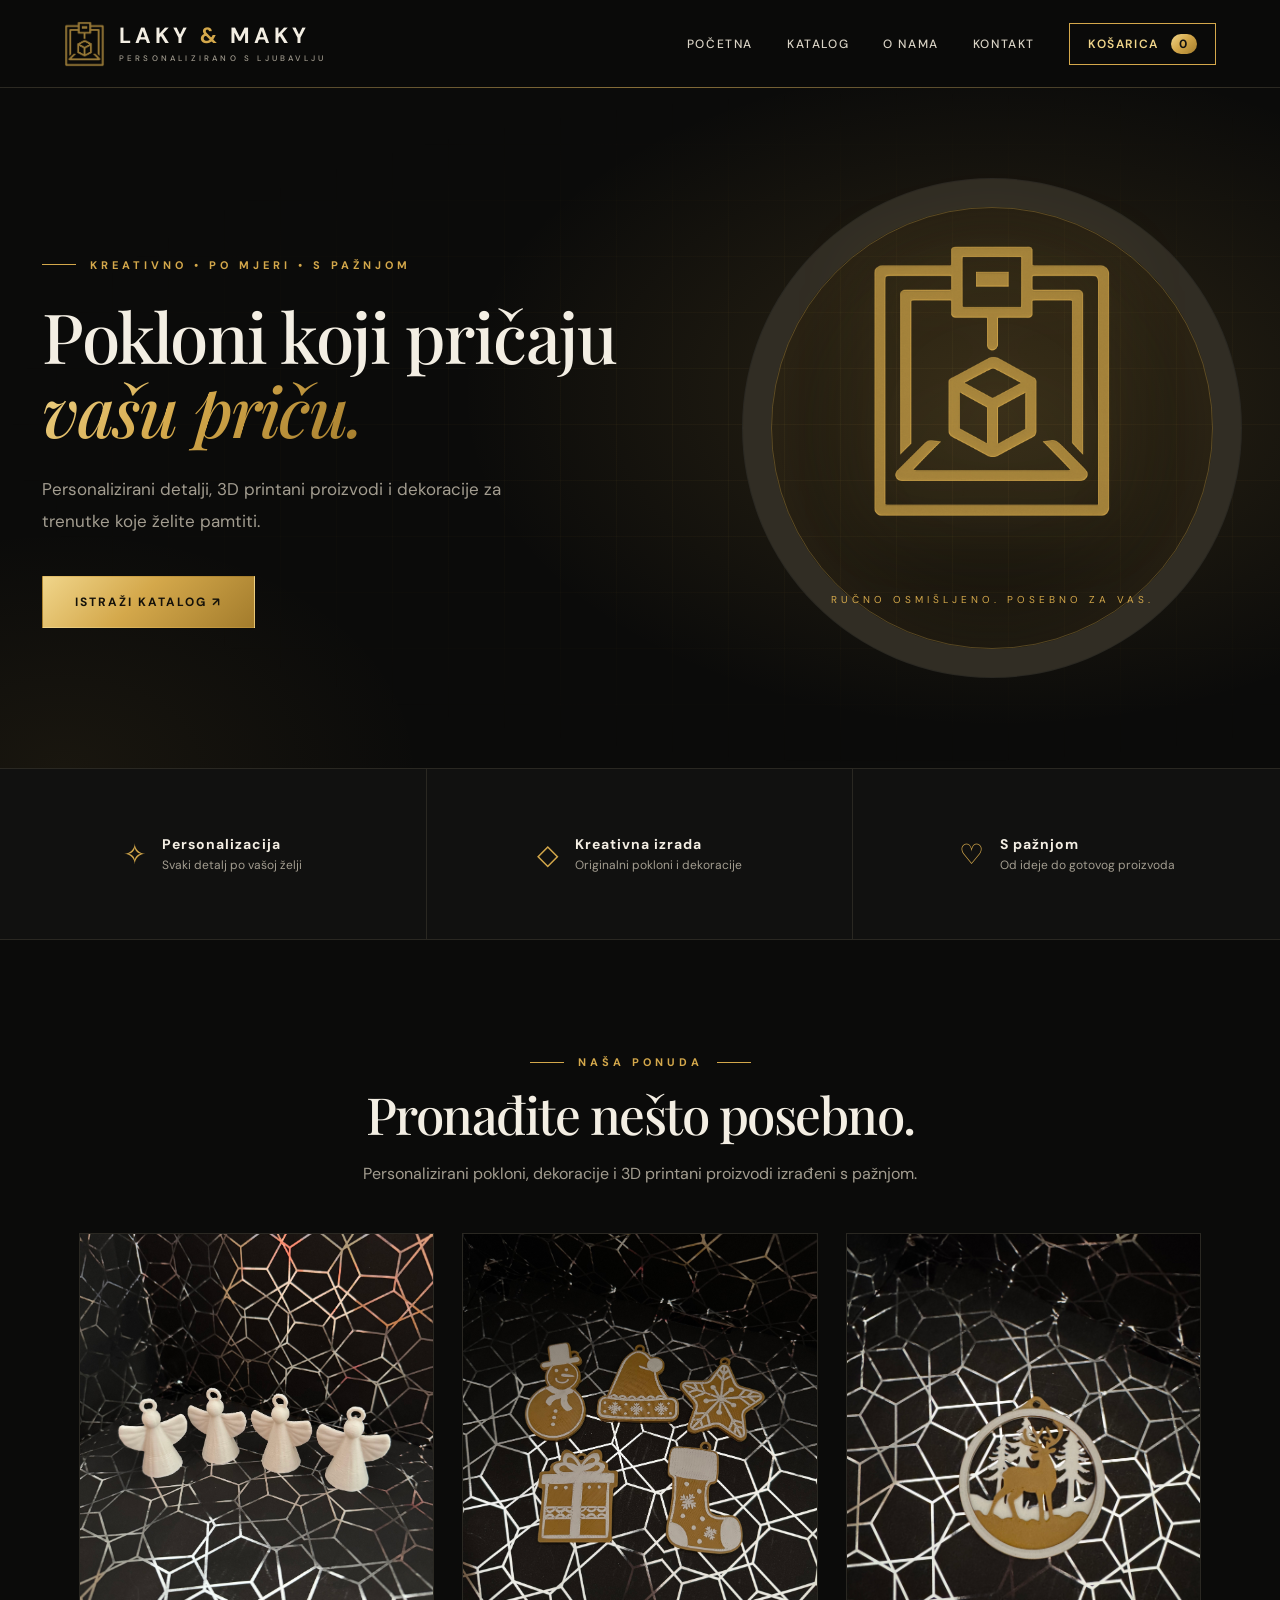
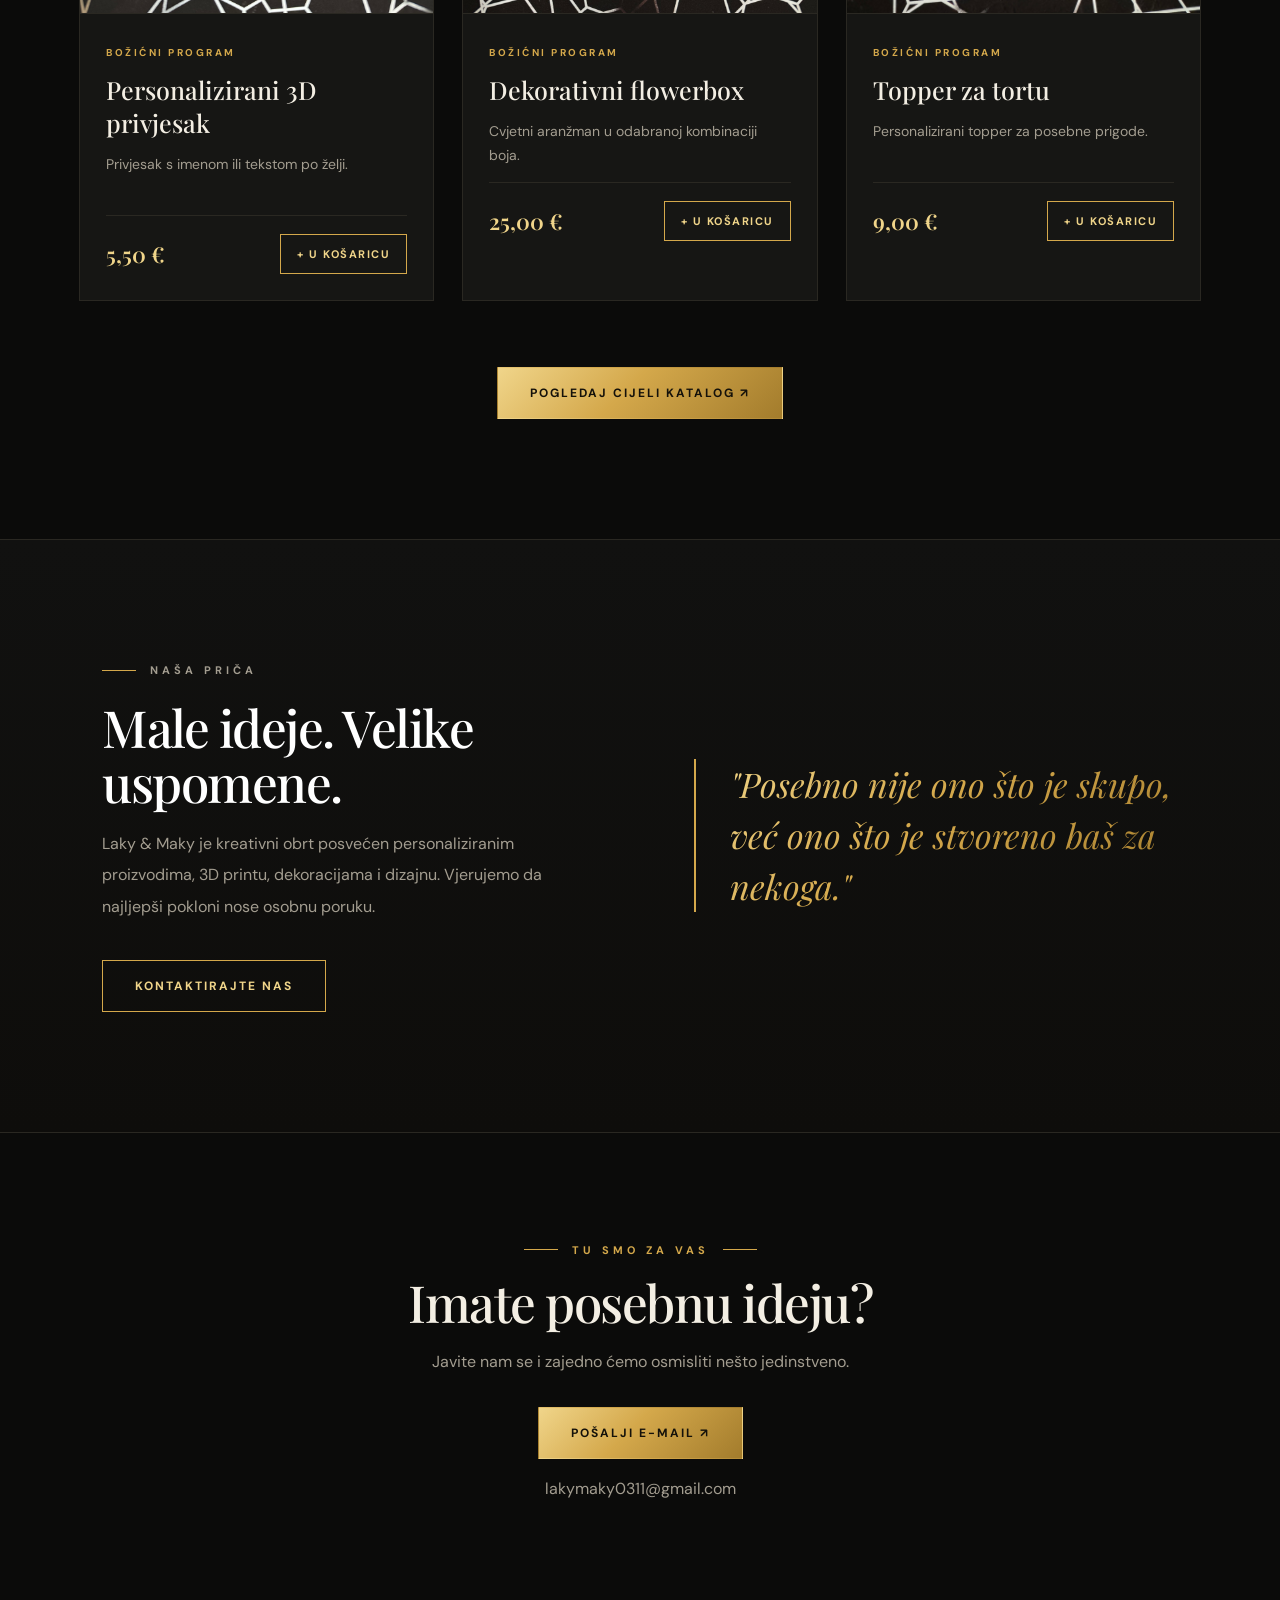
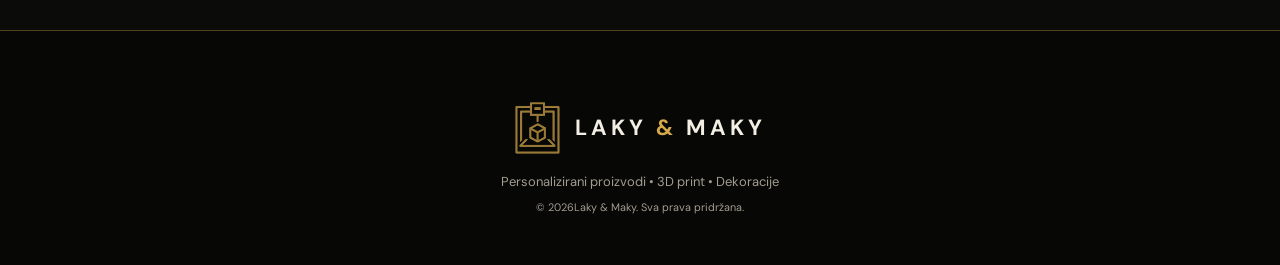
==== index.html @ e5dae1be "Update index.html" ====
<!doctype html>
<html lang="hr">
<head>
    <meta charset="utf-8">
    <meta name="viewport" content="width=device-width, initial-scale=1">
    <meta name="description" content="Laky & Maky – personalizirani pokloni, 3D print, dekoracije i kreativne usluge.">
    <title>Laky & Maky | Personalizirano s ljubavlju</title>
    <meta name="theme-color" content="#0b0b0a">
    <link rel="icon" type="image/png" href="images/logo-mark.png">
    <link rel="stylesheet" href="style.css">
</head>
<body>
    <header class="header">
        <a href="index.html" class="logo" aria-label="Laky & Maky – početna">
            <img src="images/logo-mark.png" alt="">
            <div><b>LAKY <span>&</span> MAKY</b><small>PERSONALIZIRANO S LJUBAVLJU</small></div>
        </a>
        <button id="menuBtn" class="menu" aria-label="Otvori izbornik">☰</button>
        <nav id="nav">
            <a href="index.html">Početna</a>
            <a href="katalog.html">Katalog</a>
            <a href="index.html#about">O nama</a>
            <a href="index.html#contact">Kontakt</a>
            <button id="cartBtn" class="cart-btn">Košarica <span id="cartCount">0</span></button>
        </nav>
    </header>

    <main>
        <section id="home" class="hero">
            <div class="hero-inner">
                <p class="eyebrow">KREATIVNO • PO MJERI • S PAŽNJOM</p>
                <h1>Pokloni koji pričaju <em>vašu priču.</em></h1>
                <p>Personalizirani detalji, 3D printani proizvodi i dekoracije za trenutke koje želite pamtiti.</p>
                <a class="btn gold" href="katalog.html">Istraži katalog ↗</a>
            </div>
            <div class="hero-art">
                <img src="images/logo-mark.png" alt="Laky & Maky logo – 3D printer">
                <p>RUČNO OSMIŠLJENO. POSEBNO ZA VAS.</p>
            </div>
        </section>

        <section class="features">
            <div>✧ <p class="ft"><strong>Personalizacija</strong><span>Svaki detalj po vašoj želji</span></p></div>
            <div>◇ <p class="ft"><strong>Kreativna izrada</strong><span>Originalni pokloni i dekoracije</span></p></div>
            <div>♡ <p class="ft"><strong>S pažnjom</strong><span>Od ideje do gotovog proizvoda</span></p></div>
        </section>

        <section class="section catalog-preview">
            <div class="section-heading">
                <p class="eyebrow">NAŠA PONUDA</p>
                <h2>Pronađite nešto posebno.</h2>
                <p>Personalizirani pokloni, dekoracije i 3D printani proizvodi izrađeni s pažnjom.</p>
            </div>
            <div id="featuredProducts" class="products" aria-label="Izdvojeni proizvodi"></div>
            <div class="featured-more"><a class="btn gold" href="katalog.html">Pogledaj cijeli katalog ↗</a></div>
        </section>

        <section id="about" class="about">
            <div>
                <p class="eyebrow">NAŠA PRIČA</p>
                <h2>Male ideje. Velike uspomene.</h2>
                <p>Laky & Maky je kreativni obrt posvećen personaliziranim proizvodima, 3D printu, dekoracijama i dizajnu. Vjerujemo da najljepši pokloni nose osobnu poruku.</p>
                <a href="#contact" class="btn outline">Kontaktirajte nas</a>
            </div>
            <div class="about-quote">"Posebno nije ono što je skupo, već ono što je stvoreno baš za nekoga."</div>
        </section>

        <section id="contact" class="section contact">
            <p class="eyebrow">TU SMO ZA VAS</p>
            <h2>Imate posebnu ideju?</h2>
            <p>Javite nam se i zajedno ćemo osmisliti nešto jedinstveno.</p>
            <a class="btn gold" href="mailto:lakymaky0311@gmail.com">Pošalji e-mail ↗</a>
            <p class="muted">lakymaky0311@gmail.com</p>
        </section>
    </main>

    <footer>
        <div class="logo"><img src="images/logo-mark.png" alt=""><div><b>LAKY <span>&</span> MAKY</b></div></div>
        <p>Personalizirani proizvodi • 3D print • Dekoracije</p>
        <small>© <span id="year"></span>Laky & Maky. Sva prava pridržana.</small>
    </footer>

    <div id="overlay" class="overlay hidden"></div>
    <aside id="drawer" class="drawer hidden" aria-label="Košarica">
        <div class="drawer-head"><h2>Vaša košarica</h2><button id="closeCart" aria-label="Zatvori">✕</button></div>
        <div id="cartItems"></div>
        <div class="total">Ukupno: <strong id="total">0,00 €</strong></div>

        <form id="orderForm">
            <h3>Podaci za narudžbu</h3>
            <label>Način preuzimanja
                <select name="delivery" id="delivery">
                    <option>Dogovor</option>
                    <option>Slanje dostavom</option>
                    <option>Osobno preuzimanje</option>
                </select>
            </label>
            <div class="row2">
                <label>Ime *<input name="firstName" required maxlength="50" autocomplete="given-name"></label>
                <label>Prezime *<input name="lastName" required maxlength="50" autocomplete="family-name"></label>
            </div>
            <label>E-mail *<input name="email" type="email" required maxlength="100" autocomplete="email"></label>
            <label><span id="phoneLabel">Telefon</span>
                <input name="phone" id="phone" type="tel" maxlength="20" pattern="[0-9+ ()/\-]{6,20}" title="Unesite ispravan broj mobitela, npr. 091 234 5678" autocomplete="tel">
            </label>
            <fieldset id="shipFields" class="ship hidden" disabled>
                <legend>Adresa za dostavu</legend>
                <div class="row2 street">
                    <label>Ulica *<input name="street" required maxlength="100" autocomplete="address-line1"></label>
                    <label>Kućni broj *<input name="houseNumber" required maxlength="10"></label>
                </div>
                <div class="row2 city">
                    <label>Poštanski broj *<input name="postalCode" required inputmode="numeric" pattern="[0-9]{5}" maxlength="5" title="Poštanski broj ima 5 znamenki" autocomplete="postal-code"></label>
                    <label>Grad *<input name="city" required maxlength="60" autocomplete="address-level2"></label>
                </div>
            </fieldset>
            <label>Napomene i personalizacija
                <textarea name="note" rows="3" placeholder="Ime, boje, željeni tekst, posebne upute..."></textarea>
            </label>
            <label class="consent"><input type="checkbox" required>Pristajem na obradu podataka radi odgovora na upit za narudžbu. *</label>
            <button class="btn gold full" type="submit">Pošalji upit za narudžbu</button>
            <p id="formStatus" role="status"></p>
            <small>Upit nije obvezujuća kupnja. Cijenu i rok izrade potvrđujemo naknadno.</small>
        </form>
    </aside>

    <!-- Prozor za odabir boje proizvoda -->
    <div id="colorModal" class="color-modal hidden">
        <div class="color-modal-content" role="dialog" aria-modal="true" aria-labelledby="colorModalTitle">
            <button type="button" id="closeColorModal" class="color-modal-close" aria-label="Zatvori">×</button>
            <p class="eyebrow">PERSONALIZACIJA</p>
            <h2 id="colorModalTitle">Odaberite boju</h2>
            <p id="colorProductName" class="color-product-name"></p>
            <div id="colorOptions" class="color-options" role="group" aria-label="Dostupne boje"></div>
            <p id="selectedColorLabel" class="selected-color-label">Odabrana boja: <strong>Nije odabrana</strong></p>
            <p>Boje uživo mogu se razlikovati od ovdje prikazanih boja!</p>
            <p id="colorError" class="color-error" role="alert"></p>
            <button type="button" id="confirmColor" class="btn gold full">Dodaj u košaricu</button>
        </div>
    </div>

    <script src="config.js"></script>
    <script src="app.js"></script>
</body>
</html>
---- style.css ----
@import url('https://fonts.googleapis.com/css2?family=DM+Sans:wght@400;500;600;700&family=Playfair+Display:ital,wght@0,500;0,600;0,700;1,500&display=swap');
:root{
  --bg:#0b0b0a;--bg2:#111110;--panel:#161614;--panel2:#1c1b18;
  --line:#2a2822;--line-gold:rgba(212,168,75,.35);
  --gold:#d4a84b;--gold-light:#f0d58a;--gold-dark:#a37c2c;
  --gold-grad:linear-gradient(135deg,#f0d58a 0%,#d4a84b 45%,#a37c2c 100%);
  --text:#f3eee3;--muted:#a39d90;
}
*{box-sizing:border-box}
html{scroll-behavior:smooth}
body{margin:0;color:var(--text);font-family:'DM Sans',sans-serif;background:var(--bg);-webkit-font-smoothing:antialiased}
button,input,textarea,select{font:inherit}
button{cursor:pointer}
a{color:inherit;text-decoration:none}
::selection{background:var(--gold);color:#111}
:focus-visible{outline:2px solid var(--gold-light);outline-offset:3px}
.header{height:88px;display:flex;align-items:center;justify-content:space-between;padding:0 max(5%,calc((100vw - 1250px)/2));background:rgba(11,11,10,.88);backdrop-filter:blur(14px);-webkit-backdrop-filter:blur(14px);position:sticky;top:0;z-index:5;border-bottom:1px solid var(--line)}
.header::after{content:"";position:absolute;left:0;right:0;bottom:-1px;height:1px;background:linear-gradient(90deg,transparent,var(--gold),transparent);opacity:.55}
.logo{display:flex;align-items:center;gap:14px;font-size:22px;letter-spacing:4px;font-weight:700;white-space:nowrap;line-height:1}
.logo img{height:46px;width:auto;display:block}
.logo b{display:block;font-weight:700}
.logo span{color:var(--gold)}
.logo small{display:block;font-size:8px;letter-spacing:3.2px;margin-top:7px;font-weight:500;color:var(--muted)}
.header nav{display:flex;align-items:center;gap:34px;font-size:12px;letter-spacing:1.6px;text-transform:uppercase;font-weight:500}
.header nav a{position:relative;padding:6px 0;color:#d9d3c5;transition:color .25s}
.header nav a::after{content:"";position:absolute;left:0;bottom:0;height:1px;width:0;background:var(--gold);transition:width .3s}
.header nav a:hover{color:var(--gold-light)}
.header nav a:hover::after,.header nav a[aria-current="page"]::after{width:100%}
.header nav a[aria-current="page"]{color:var(--gold)}
.cart-btn{background:transparent;color:var(--gold-light);border:1px solid var(--gold);padding:12px 18px;text-transform:uppercase;letter-spacing:1.6px;font-size:12px;font-weight:600;transition:.25s}
.cart-btn:hover{background:var(--gold);color:#111}
.cart-btn span{background:var(--gold-grad);color:#111;border-radius:20px;padding:2px 8px;margin-left:8px;font-weight:700}
.menu{display:none;border:1px solid var(--line-gold);background:transparent;font-size:22px;color:var(--gold);width:44px;height:44px}
.hero{position:relative;min-height:680px;display:grid;grid-template-columns:1.1fr .9fr;overflow:hidden;background:radial-gradient(ellipse 60% 70% at 78% 45%,rgba(212,168,75,.16),transparent 70%),radial-gradient(ellipse 40% 50% at 5% 100%,rgba(212,168,75,.07),transparent 70%),var(--bg)}
.hero::before{content:"";position:absolute;inset:0;background-image:linear-gradient(rgba(212,168,75,.05) 1px,transparent 1px),linear-gradient(90deg,rgba(212,168,75,.05) 1px,transparent 1px);background-size:56px 56px;-webkit-mask-image:radial-gradient(ellipse at 70% 50%,#000 10%,transparent 72%);mask-image:radial-gradient(ellipse at 70% 50%,#000 10%,transparent 72%);pointer-events:none}
.hero-inner{position:relative;padding:150px 6% 120px max(6%,calc((100vw - 1250px)/2));max-width:820px;align-self:center}
.eyebrow{font-size:11px;letter-spacing:4px;color:var(--gold);font-weight:700;display:flex;align-items:center;gap:14px;margin:0}
.eyebrow::before{content:"";width:34px;height:1px;background:var(--gold)}
.section-heading .eyebrow,.contact .eyebrow,.catalog-banner .eyebrow{justify-content:center}
.section-heading .eyebrow::after,.contact .eyebrow::after,.catalog-banner .eyebrow::after{content:"";width:34px;height:1px;background:var(--gold)}
.hero h1,.section h2,.about h2{font:500 clamp(42px,5.4vw,78px)/1.08 'Playfair Display',serif;letter-spacing:-1.5px;margin:26px 0}
.hero h1 em{font-style:italic;background:var(--gold-grad);-webkit-background-clip:text;background-clip:text;color:transparent;-webkit-text-fill-color:transparent}
.hero-inner>p:not(.eyebrow){color:var(--muted);line-height:1.9;max-width:480px;font-size:17px}
.btn{display:inline-block;padding:17px 32px;border:1px solid var(--gold);font-size:12px;letter-spacing:2px;text-transform:uppercase;font-weight:700;margin-top:22px;text-align:center;transition:.3s}
.gold{background:var(--gold-grad);color:#14110a;border-color:transparent}
.gold:hover{box-shadow:0 8px 34px rgba(212,168,75,.35);transform:translateY(-2px)}
.outline{color:var(--gold-light);background:transparent}
.outline:hover{background:var(--gold);color:#111}
.hero-art{position:relative;display:flex;align-items:center;justify-content:center;flex-direction:column;min-height:420px}
.hero-art::before{content:"";position:absolute;width:min(440px,80%);aspect-ratio:1;border-radius:50%;border:1px solid var(--line-gold);box-shadow:0 0 0 28px rgba(212,168,75,.04),0 0 0 29px var(--line),0 0 120px rgba(212,168,75,.12) inset}
.hero-art img{position:relative;width:min(250px,48%);height:auto;filter:drop-shadow(0 0 36px rgba(212,168,75,.35));animation:float 6s ease-in-out infinite}
.hero-art p{position:relative;font-size:10px;letter-spacing:4px;color:var(--gold);margin-top:70px}
@keyframes float{50%{transform:translateY(-12px)}}
@media(prefers-reduced-motion:reduce){.hero-art img{animation:none}html{scroll-behavior:auto}}
.features{display:grid;grid-template-columns:repeat(3,1fr);border-top:1px solid var(--line);border-bottom:1px solid var(--line);background:var(--bg2)}
.features div{display:flex;gap:16px;align-items:center;justify-content:center;padding:38px 20px;color:var(--gold);font-size:28px;border-right:1px solid var(--line);flex-wrap:wrap;text-align:left}
.features div:last-child{border-right:0}
.features strong{display:block;color:var(--text);font-size:14px;letter-spacing:1px;margin-bottom:4px}
.features span{display:block;color:var(--muted);font-size:12px}
.features .ft{display:block}
.section{max-width:1250px;margin:auto;padding:110px 5%}
.section-heading{text-align:center}
.section h2,.about h2{font-size:clamp(34px,4vw,52px);margin:18px 0}
.section-heading>p:last-child,.contact>p:not(.eyebrow){color:var(--muted);line-height:1.8}
.filters{display:flex;justify-content:space-between;gap:15px;margin:50px 0 30px}
.filters input,.filters select{padding:15px 18px;border:1px solid var(--line);background:var(--panel);color:var(--text);min-width:220px;border-radius:0}
.filters input::placeholder{color:#777064}
.filters input:focus,.filters select:focus{border-color:var(--gold);outline:0}
.filters input{width:340px}
.products{display:grid;grid-template-columns:repeat(3,1fr);gap:28px}
.product{border:1px solid var(--line);background:var(--panel);transition:transform .35s,border-color .35s,box-shadow .35s;position:relative}
.product:hover{transform:translateY(-6px);border-color:var(--gold);box-shadow:0 22px 50px rgba(0,0,0,.55),0 0 0 1px rgba(212,168,75,.15)}
.product-image{height:380px;background:radial-gradient(circle at 50% 40%,#26231b,#121210);display:flex;align-items:center;justify-content:center;overflow:hidden;border-bottom:1px solid var(--line)}
.product-image img{width:100%;height:100%;object-fit:cover;transition:transform .6s}
.product:hover .product-image img{transform:scale(1.05)}
.placeholder{font:italic 24px 'Playfair Display',serif;color:var(--gold-dark);text-align:center;padding:20px;line-height:1.6}
.placeholder img{display:block;margin:0 auto 14px;width:64px;height:auto;opacity:.55}
.product-info{padding:26px}
.product-info small{color:var(--gold);letter-spacing:2.5px;text-transform:uppercase;font-size:10px;font-weight:700}
.product-info h3{font:500 25px 'Playfair Display',serif;margin:12px 0}
.product-info p{color:var(--muted);font-size:14px;line-height:1.7;min-height:48px}
.product-bottom{display:flex;justify-content:space-between;align-items:center;gap:10px;padding-top:18px;border-top:1px solid var(--line)}
.product-bottom strong{font:600 22px 'Playfair Display',serif;color:var(--gold-light)}
.product-bottom button{border:1px solid var(--gold);background:transparent;color:var(--gold-light);padding:12px 16px;font-size:11px;letter-spacing:1.5px;text-transform:uppercase;font-weight:700;transition:.25s}
.product-bottom button:hover{background:var(--gold);color:#111}
.about{position:relative;background:linear-gradient(180deg,var(--bg2),#0e0d0b);color:#fff;padding:120px max(8%,calc((100vw - 1200px)/2));display:grid;grid-template-columns:1fr 1fr;gap:10%;border-top:1px solid var(--line);border-bottom:1px solid var(--line)}
.about p{color:var(--muted);line-height:1.95}
.about-quote{font:italic 34px/1.5 'Playfair Display',serif;background:var(--gold-grad);-webkit-background-clip:text;background-clip:text;color:transparent;-webkit-text-fill-color:transparent;align-self:center;padding-left:34px;border-left:2px solid var(--gold)}
.contact{text-align:center}
.contact .btn{margin-top:14px}
.muted{color:var(--muted)}
footer{background:#070706;text-align:center;padding:70px 20px 50px;color:var(--muted);font-size:13px;border-top:1px solid var(--line-gold)}
footer .logo{justify-content:center;color:var(--text);margin-bottom:18px}
footer .logo img{height:54px}
footer p{margin:8px 0}
footer .legal{font-size:10px;color:#6c675c;margin-top:18px}
.overlay{position:fixed;inset:0;background:rgba(0,0,0,.72);backdrop-filter:blur(3px);z-index:9}
.drawer{position:fixed;right:0;top:0;bottom:0;width:min(480px,100%);background:var(--bg2);color:var(--text);z-index:10;overflow:auto;padding:28px;border-left:1px solid var(--gold);box-shadow:-18px 0 50px rgba(0,0,0,.6)}
.hidden{display:none!important}
.drawer-head{display:flex;justify-content:space-between;align-items:center;padding-bottom:14px;border-bottom:1px solid var(--line)}
.drawer-head h2{font:500 32px 'Playfair Display',serif;margin:0;color:var(--gold-light)}
.drawer-head button{background:none;border:1px solid var(--line);color:var(--text);font-size:18px;width:40px;height:40px}
.drawer-head button:hover{border-color:var(--gold);color:var(--gold)}
.cart-item{border-bottom:1px solid var(--line);padding:16px 0;display:flex;justify-content:space-between;align-items:center;gap:10px}
.cart-item button{border:1px solid var(--line-gold);background:var(--panel2);color:var(--gold-light);width:32px;height:32px;padding:0}
.cart-item button:hover{background:var(--gold);color:#111}
.cart-item-info{min-width:0;line-height:1.7}
.cart-color{color:var(--gold-light);font-size:13px}
.cart-item-subtotal{color:var(--gold-light)}
.cart-quantity{display:flex;align-items:center;gap:5px;flex-shrink:0}
.cart-quantity span{min-width:18px;text-align:center;font-size:13px}
.cart-item button.remove-item{color:#d88978;border-color:rgba(216,137,120,.4);font-size:19px;margin-left:3px}
.total{display:flex;justify-content:space-between;padding:22px 0;font-size:19px}
.total strong{color:var(--gold-light);font:600 26px 'Playfair Display',serif}
#orderForm{display:grid;gap:14px}
#orderForm h3{font:500 22px 'Playfair Display',serif;color:var(--gold-light);margin:6px 0 0}
#orderForm label{display:grid;gap:7px;font-size:12px;font-weight:600;letter-spacing:.4px;color:#d9d3c5}
#orderForm input:not([type=checkbox]),#orderForm select,#orderForm textarea{width:100%;border:1px solid var(--line);padding:13px;background:var(--panel);color:var(--text);border-radius:0}
#orderForm input:focus,#orderForm select:focus,#orderForm textarea:focus{border-color:var(--gold);outline:0}
#orderForm .consent{display:flex;align-items:start;gap:8px;font-weight:400;line-height:1.5;color:var(--muted)}
#orderForm input[type=checkbox]{accent-color:var(--gold);margin-top:3px}
#orderForm small{color:var(--muted);line-height:1.5}
#formStatus{color:var(--gold-light);margin:0}
.row2{display:grid;grid-template-columns:1fr 1fr;gap:12px}
.row2.street{grid-template-columns:2fr 1fr}
.row2.city{grid-template-columns:1fr 2fr}
.ship{border:1px solid var(--line-gold);padding:16px;margin:0;display:grid;gap:14px;background:rgba(212,168,75,.04)}
.ship legend{padding:0 8px;color:var(--gold);font-size:11px;letter-spacing:2px;text-transform:uppercase;font-weight:700}
#orderForm input:invalid:not(:placeholder-shown):not(:focus){border-color:#c0604f}
.full{width:100%;margin:0}
.drawer .btn.gold{margin-top:6px}
.catalog-banner{text-align:center;padding:95px 20px 80px;border-bottom:1px solid var(--line);background:radial-gradient(ellipse 50% 90% at 50% 0,rgba(212,168,75,.14),transparent 70%),var(--bg)}
.catalog-banner h1{font:500 clamp(40px,5.4vw,68px)/1.15 'Playfair Display',serif;margin:20px 0;background:linear-gradient(180deg,#fff,#e8d29a);-webkit-background-clip:text;background-clip:text;color:transparent;-webkit-text-fill-color:transparent}
.catalog-banner>p:last-child{color:var(--muted)}
.catalog-preview{padding-top:115px;padding-bottom:120px}
.catalog-preview .products{margin-top:44px}
.featured-more{text-align:center;margin-top:44px}
.catalog-preview .section-heading{max-width:720px;margin:0 auto}

/* PROZOR ZA ODABIR BOJE */
.color-modal{position:fixed;inset:0;z-index:30;display:flex;align-items:center;justify-content:center;padding:18px;background:rgba(0,0,0,.78);backdrop-filter:blur(5px);overflow-y:auto}
.color-modal-content{position:relative;width:min(100%,520px);max-height:calc(100vh - 36px);overflow-y:auto;padding:30px;background:var(--bg2);border:1px solid var(--gold);box-shadow:0 20px 70px rgba(0,0,0,.7)}
.color-modal-content .eyebrow{margin-bottom:15px}
.color-modal-content h2{font:500 clamp(28px,5vw,38px)/1.2 'Playfair Display',serif;color:var(--gold-light);margin:0 35px 12px 0}
.color-product-name{color:var(--muted);margin:0 0 22px;line-height:1.6}
.color-modal-close{position:absolute;right:16px;top:14px;width:38px;height:38px;border:1px solid var(--line);background:transparent;color:var(--text);font-size:25px}
.color-modal-close:hover{border-color:var(--gold);color:var(--gold)}
.color-options{display:grid;grid-template-columns:repeat(4,minmax(0,1fr));gap:12px}
.color-option{display:flex;flex-direction:column;align-items:center;gap:8px;padding:10px 4px;border:1px solid transparent;background:transparent;color:var(--text);min-width:0}
.color-option:hover{background:rgba(212,168,75,.07);border-color:var(--line-gold)}
.color-option.selected{border-color:var(--gold);background:rgba(212,168,75,.09)}
.color-swatch{position:relative;display:block;width:38px;height:38px;border-radius:50%;background:var(--swatch-color);border:1px solid rgba(255,255,255,.3);box-shadow:inset 0 0 0 1px rgba(0,0,0,.12)}
.color-option.selected .color-swatch::after{content:"✓";position:absolute;inset:0;display:flex;align-items:center;justify-content:center;color:#fff;font-size:19px;font-weight:700;text-shadow:0 1px 4px #000,0 0 3px #000}
.color-option.selected .color-swatch[style*="#ffffff"]::after,.color-option.selected .color-swatch[style*="#fdd835"]::after,.color-option.selected .color-swatch[style*="#81d4fa"]::after,.color-option.selected .color-swatch[style*="#a5d66a"]::after,.color-option.selected .color-swatch[style*="#9e9e9e"]::after,.color-option.selected .color-swatch[style*="#f48fb1"]::after{color:#111;text-shadow:none}
.color-option-name{font-size:11px;line-height:1.3;text-align:center;overflow-wrap:anywhere}
.selected-color-label{margin:18px 0 10px;color:var(--muted);font-size:13px}
.selected-color-label strong{color:var(--gold-light)}
.color-error{color:#ff9a8c;font-size:13px;min-height:0;margin:0 0 8px}
.color-error:empty{display:none}
.color-modal-content .btn{margin-top:12px}
@media(max-width:850px){
  .header{padding:0 5%;height:76px}
  .logo img{height:38px}.logo{font-size:18px;letter-spacing:3px;gap:10px}
  .menu{display:block}
  .header nav{display:none;position:absolute;top:76px;left:0;right:0;background:rgba(11,11,10,.98);padding:26px 5%;flex-direction:column;align-items:stretch;gap:20px;border-bottom:1px solid var(--line-gold)}
  .header nav.open{display:flex}
  .hero{grid-template-columns:1fr;min-height:0}
  .hero-inner{padding:70px 7% 30px}
  .hero-art{min-height:360px;padding-bottom:40px}
  .features{grid-template-columns:1fr}
  .features div{border-right:0;border-bottom:1px solid var(--line);justify-content:flex-start;padding:26px 7%}
  .features div:last-child{border-bottom:0}
  .products{grid-template-columns:repeat(2,1fr)}
  .about{grid-template-columns:1fr;gap:34px;padding:80px 7%}
  .section{padding:80px 5%}
}
@media(max-width:540px){
  .products{grid-template-columns:1fr}
  .filters{flex-direction:column}
  .filters input,.filters select{width:100%}
  .row2,.row2.street,.row2.city{grid-template-columns:1fr}
  .section{padding:65px 6%}
  .logo small{display:none}
  .hero h1{font-size:44px}
  .product-image{height:290px}
  .about-quote{font-size:26px;padding-left:20px}
  .drawer{padding:20px}
  .color-modal-content{padding:24px 18px}
  .color-options{grid-template-columns:repeat(4,minmax(0,1fr));gap:5px}
  .color-option{padding:9px 2px}
  .color-swatch{width:34px;height:34px}
  .color-option-name{font-size:10px}
}
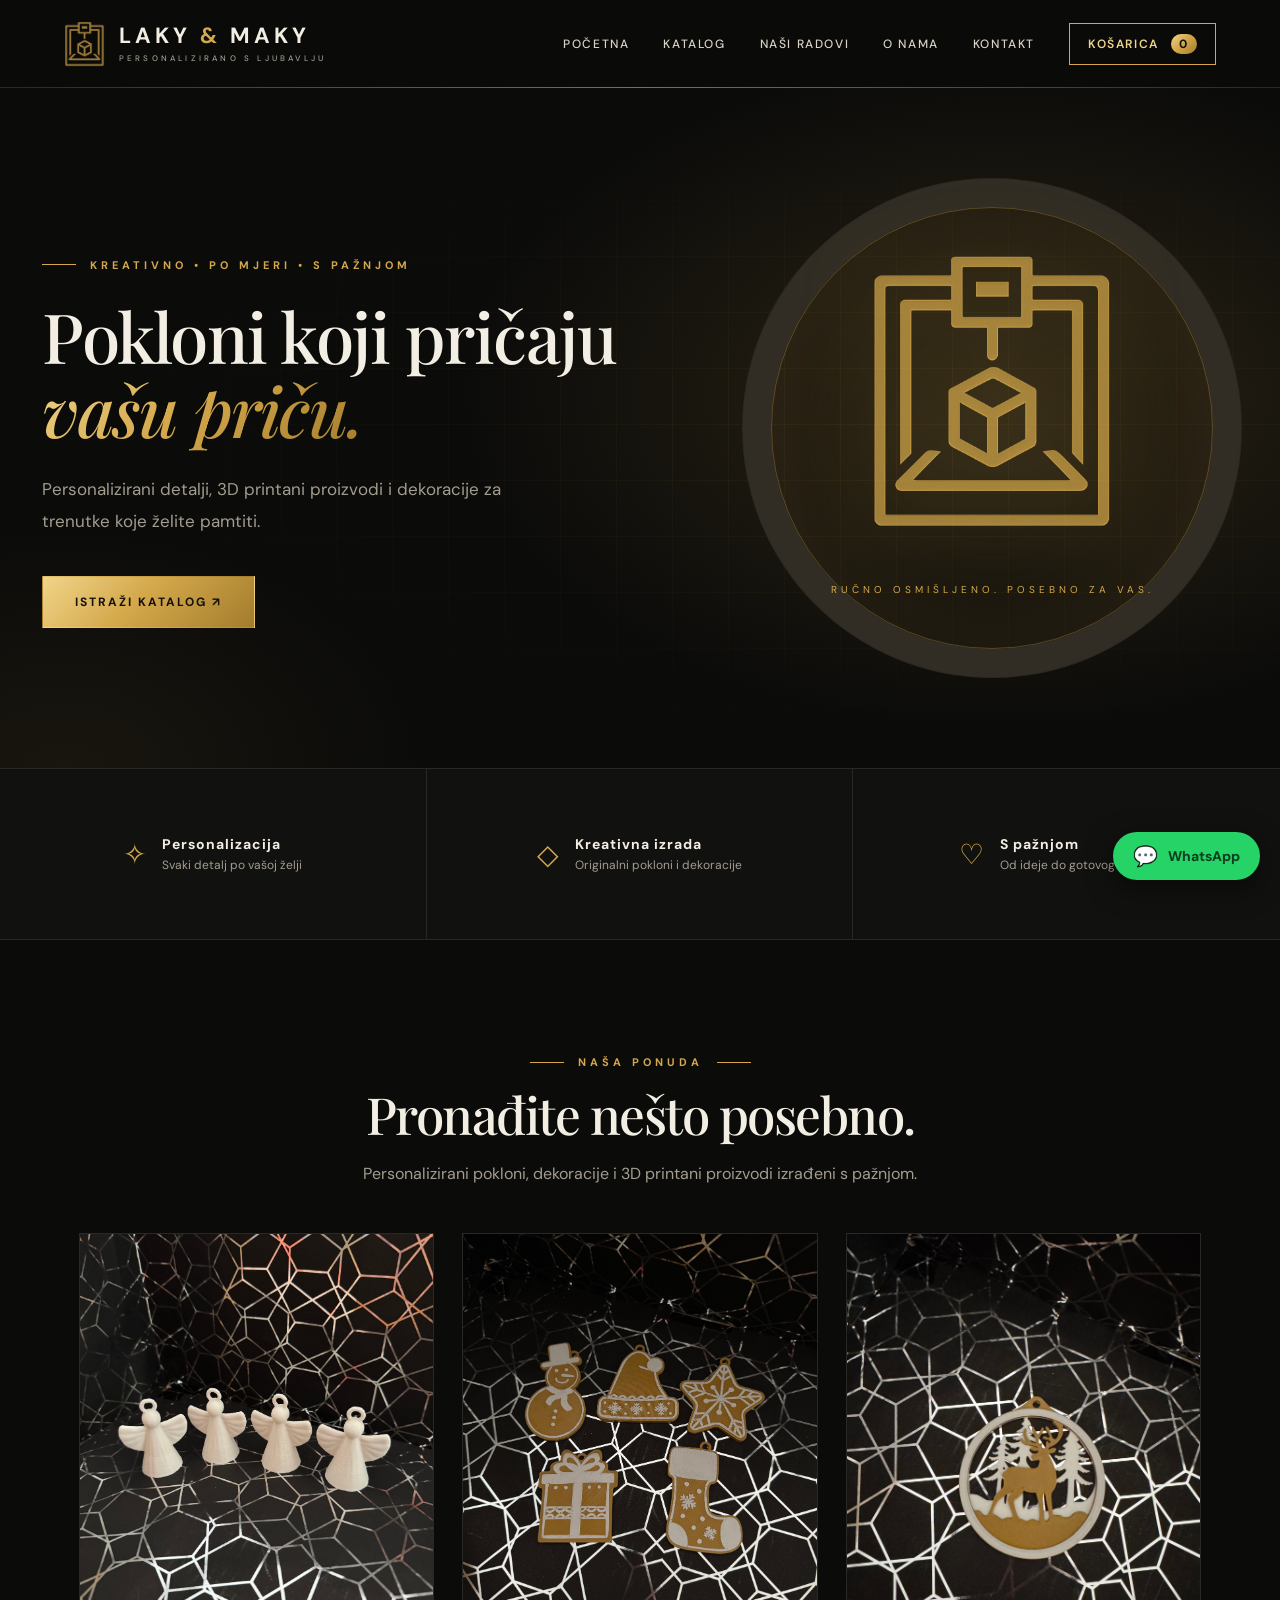
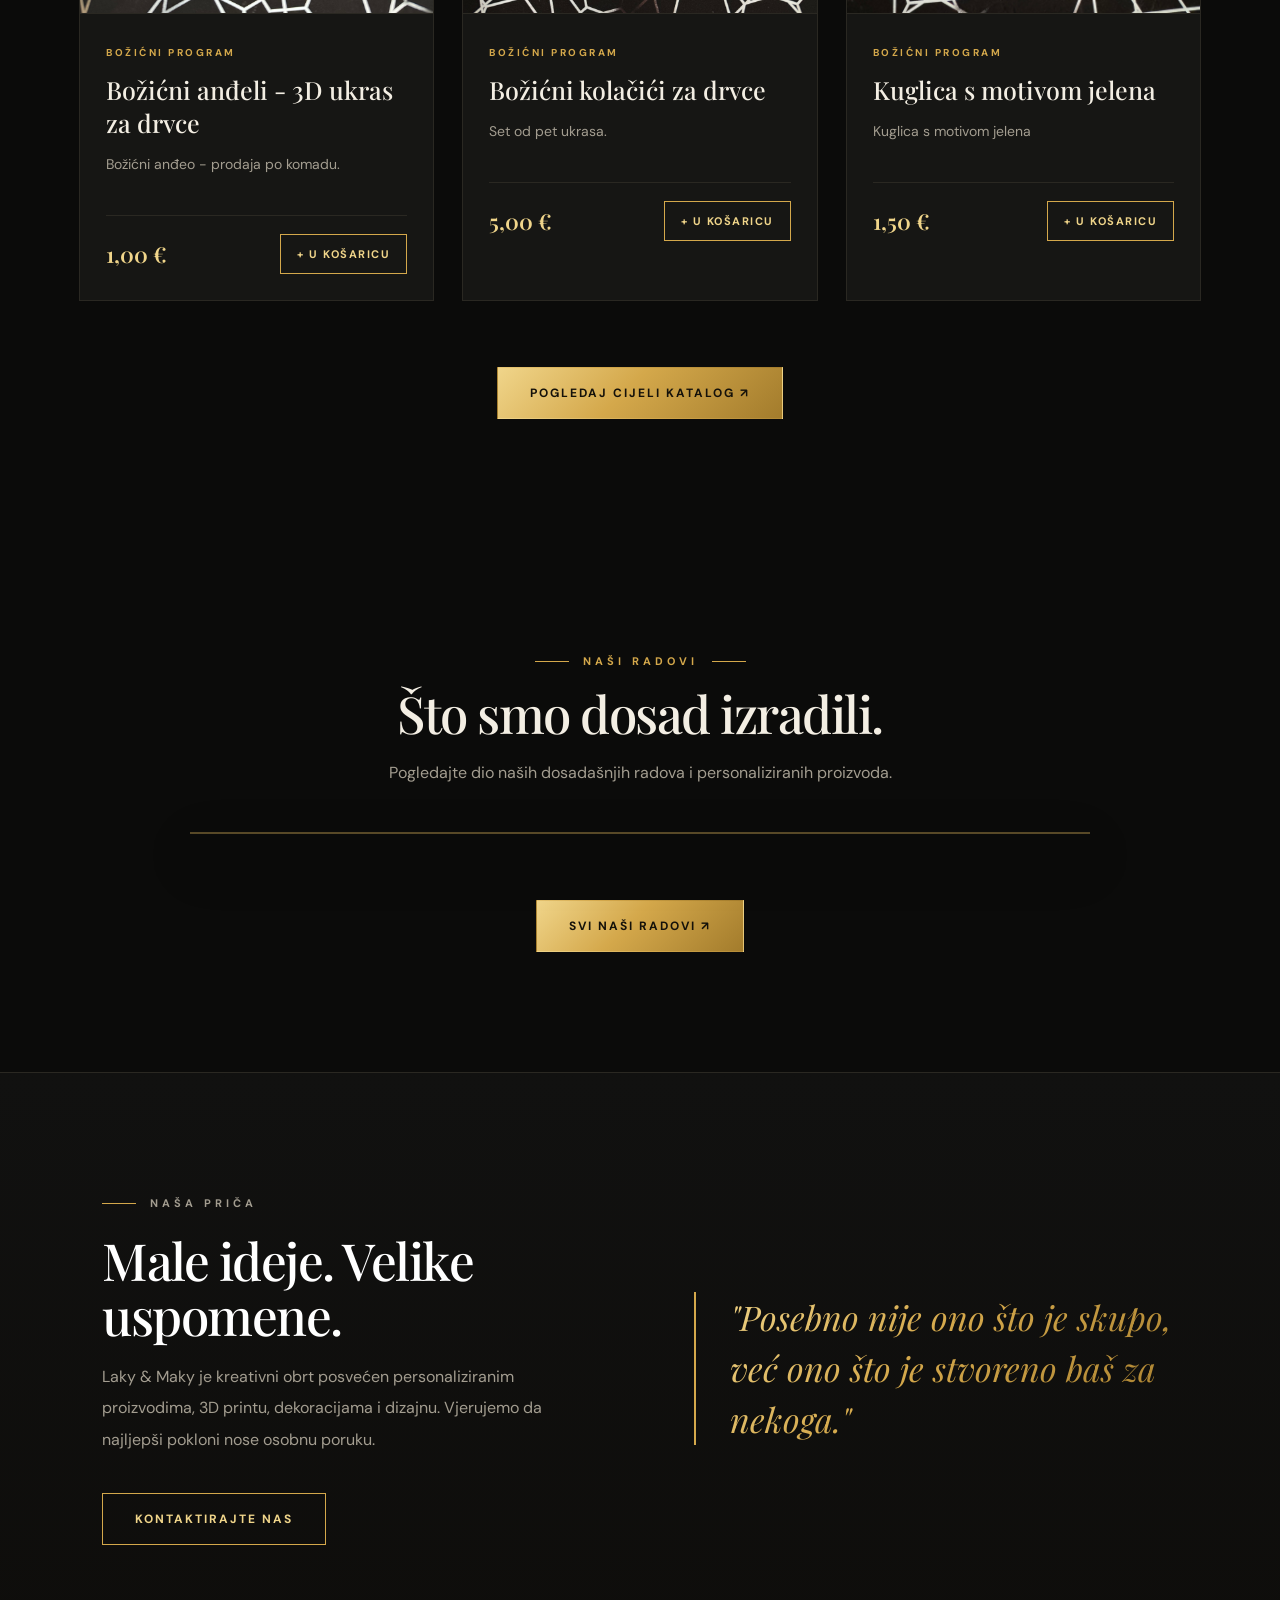
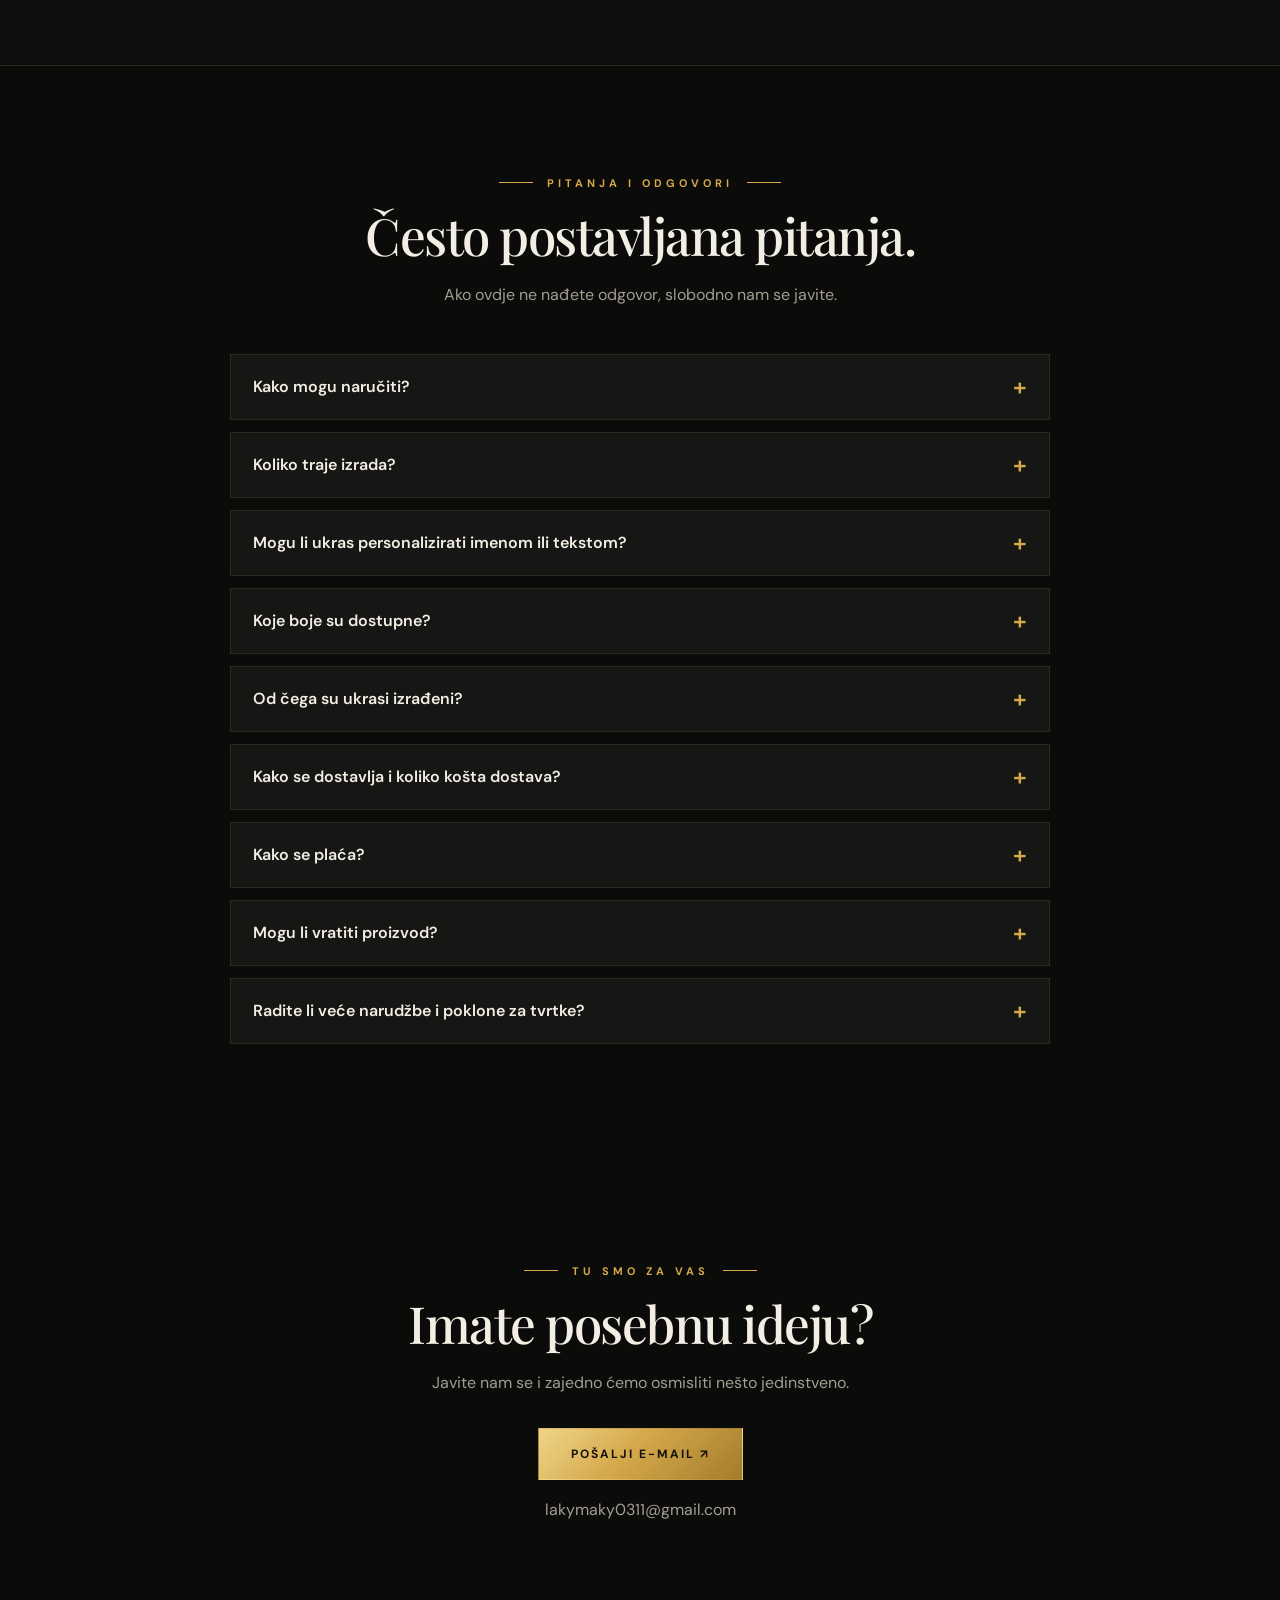
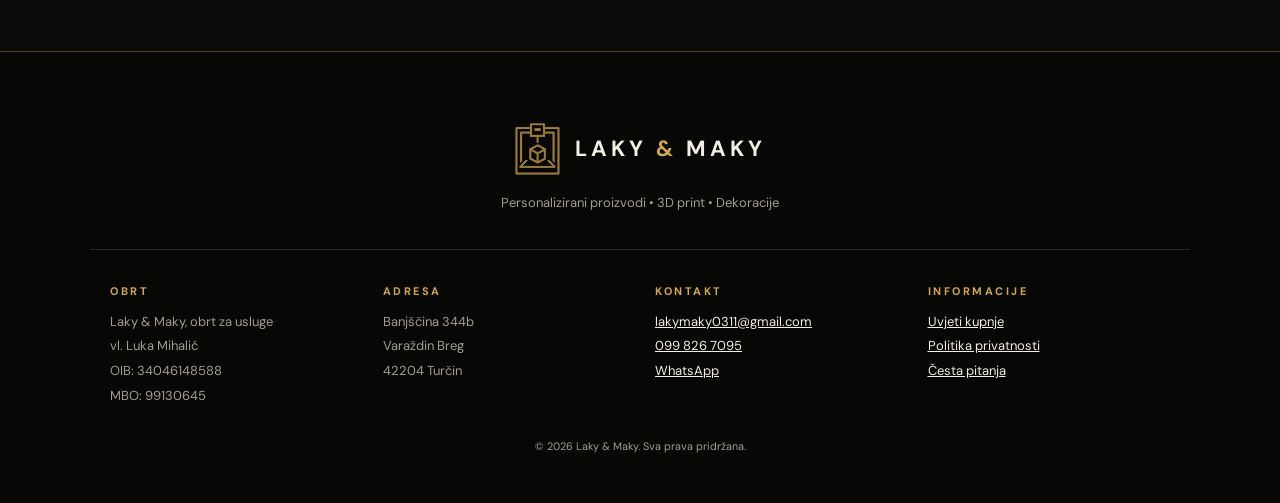
==== commit ee745feb: "Update index.html" ====
--- a/index.html
+++ b/index.html
@@ -19,6 +19,7 @@
         <nav id="nav">
             <a href="index.html">Početna</a>
             <a href="katalog.html">Katalog</a>
+            <a href="radovi.html">Naši radovi</a>
             <a href="index.html#about">O nama</a>
             <a href="index.html#contact">Kontakt</a>
             <button id="cartBtn" class="cart-btn">Košarica <span id="cartCount">0</span></button>
@@ -55,6 +56,21 @@
             <div class="featured-more"><a class="btn gold" href="katalog.html">Pogledaj cijeli katalog ↗</a></div>
         </section>
 
+        <section id="radovi" class="section works-preview">
+            <div class="section-heading">
+                <p class="eyebrow">NAŠI RADOVI</p>
+                <h2>Što smo dosad izradili.</h2>
+                <p>Pogledajte dio naših dosadašnjih radova i personaliziranih proizvoda.</p>
+            </div>
+            <div id="worksSlider" class="slider" aria-roledescription="carousel" aria-label="Naši radovi">
+                <div id="sliderTrack" class="slider-track"></div>
+                <button type="button" class="slider-btn slider-prev" aria-label="Prethodna slika">‹</button>
+                <button type="button" class="slider-btn slider-next" aria-label="Sljedeća slika">›</button>
+                <div id="sliderDots" class="slider-dots"></div>
+            </div>
+            <div class="featured-more"><a class="btn gold" href="radovi.html">Svi naši radovi ↗</a></div>
+        </section>
+
         <section id="about" class="about">
             <div>
                 <p class="eyebrow">NAŠA PRIČA</p>
@@ -65,6 +81,52 @@
             <div class="about-quote">"Posebno nije ono što je skupo, već ono što je stvoreno baš za nekoga."</div>
         </section>
 
+        <section id="faq" class="section faq">
+    <div class="section-heading">
+        <p class="eyebrow">PITANJA I ODGOVORI</p>
+        <h2>Često postavljana pitanja.</h2>
+        <p>Ako ovdje ne nađete odgovor, slobodno nam se javite.</p>
+    </div>
+    <div class="faq-list">
+        <details>
+            <summary>Kako mogu naručiti?</summary>
+            <p>Dodajte proizvode u košaricu, odaberite boju i pošaljite upit za narudžbu. Javit ćemo vam se e-mailom s potvrdom cijene i roka izrade. Upit nije obvezujuć, a plaćate tek nakon naše potvrde.</p>
+        </details>
+        <details>
+            <summary>Koliko traje izrada?</summary>
+            <p>Obično [3–7] radnih dana, ovisno o količini i složenosti. Pred blagdane je više narudžbi, pa preporučujemo da naručite na vrijeme. Točan rok potvrđujemo uz svaku narudžbu.</p>
+        </details>
+        <details>
+            <summary>Mogu li ukras personalizirati imenom ili tekstom?</summary>
+            <p>Da. Željeno ime ili tekst upišite u polje "Napomene i personalizacija" prilikom slanja upita. Ako imate posebnu ideju, pišite nam i zajedno ćemo je osmisliti.</p>
+        </details>
+        <details>
+            <summary>Koje boje su dostupne?</summary>
+            <p>Pri dodavanju u košaricu birate jednu od ponuđenih boja. Boje uživo mogu se malo razlikovati od onih na ekranu.</p>
+        </details>
+        <details>
+            <summary>Od čega su ukrasi izrađeni?</summary>
+            <p>Proizvodi se izrađuju 3D printom od [PLA plastike / napišite svoj materijal]. [Dodajte napomenu o održavanju, npr. da nisu za perilicu posuđa.]</p>
+        </details>
+        <details>
+            <summary>Kako se dostavlja i koliko košta dostava?</summary>
+            <p>Moguće je osobno preuzimanje ([mjesto]) ili slanje dostavom ([kurirska služba, cijena]). Način preuzimanja birate u košarici, a detalje dogovaramo nakon upita.</p>
+        </details>
+        <details>
+            <summary>Kako se plaća?</summary>
+            <p>[Uplatom na račun / pouzećem / gotovinom pri preuzimanju. Prilagodite.] Podatke za plaćanje šaljemo nakon potvrde narudžbe.</p>
+        </details>
+        <details>
+            <summary>Mogu li vratiti proizvod?</summary>
+            <p>Personalizirani proizvodi izrađeni po vašoj želji ne mogu se vratiti, osim ako su oštećeni ili ne odgovaraju dogovorenom. Sve detalje pročitajte u <a href="privatnost.html#uvjeti">uvjetima kupnje</a>.</p>
+        </details>
+        <details>
+            <summary>Radite li veće narudžbe i poklone za tvrtke?</summary>
+            <p>Da, izrađujemo veće količine i poklone s imenima ili logotipom. Javite nam se na <a href="mailto:lakymaky0311@gmail.com">lakymaky0311@gmail.com</a> za ponudu.</p>
+        </details>
+    </div>
+</section>
+
         <section id="contact" class="section contact">
             <p class="eyebrow">TU SMO ZA VAS</p>
             <h2>Imate posebnu ideju?</h2>
@@ -74,11 +136,39 @@
         </section>
     </main>
 
-    <footer>
-        <div class="logo"><img src="images/logo-mark.png" alt=""><div><b>LAKY <span>&</span> MAKY</b></div></div>
-        <p>Personalizirani proizvodi • 3D print • Dekoracije</p>
-        <small>© <span id="year"></span>Laky & Maky. Sva prava pridržana.</small>
-    </footer>
+<footer>
+    <div class="logo"><img src="images/logo-mark.png" alt=""><div><b>LAKY <span>&</span> MAKY</b></div></div>
+    <p>Personalizirani proizvodi • 3D print • Dekoracije</p>
+
+    <div class="footer-info">
+        <div>
+            <h4>Obrt</h4>
+            <p>Laky & Maky, obrt za usluge<br>vl. Luka Mihalić<br>OIB: 34046148588<br>MBO: 99130645</p>
+        </div>
+        <div>
+            <h4>Adresa</h4>
+            <p>Banjščina 344b<br>Varaždin Breg<br>42204 Turčin</p>
+        </div>
+        <div>
+            <h4>Kontakt</h4>
+            <p>
+                <a href="mailto:lakymaky0311@gmail.com">lakymaky0311@gmail.com</a><br>
+                <a href="tel:+385998267095">099 826 7095</a><br>
+                <a href="https://wa.me/385998267095" target="_blank" rel="noopener">WhatsApp</a>
+            </p>
+        </div>
+        <div>
+            <h4>Informacije</h4>
+            <p>
+                <a href="privatnost.html#uvjeti">Uvjeti kupnje</a><br>
+                <a href="privatnost.html#privatnost">Politika privatnosti</a><br>
+                <a href="index.html#faq">Česta pitanja</a>
+            </p>
+        </div>
+    </div>
+
+    <small>© <span id="year"></span> Laky & Maky. Sva prava pridržana.</small>
+</footer>
 
     <div id="overlay" class="overlay hidden"></div>
     <aside id="drawer" class="drawer hidden" aria-label="Košarica">
@@ -89,11 +179,11 @@
         <form id="orderForm">
             <h3>Podaci za narudžbu</h3>
             <label>Način preuzimanja
-                <select name="delivery" id="delivery">
-                    <option>Dogovor</option>
-                    <option>Slanje dostavom</option>
-                    <option>Osobno preuzimanje</option>
-                </select>
+<select name="delivery" id="delivery">
+    <option>Osobno preuzimanje (Varaždin Breg)</option>
+    <option>Dostava na adresu (besplatno do 20 km)</option>
+    <option>BOX NOW paketomat</option>
+</select>
             </label>
             <div class="row2">
                 <label>Ime *<input name="firstName" required maxlength="50" autocomplete="given-name"></label>
@@ -139,6 +229,11 @@
         </div>
     </div>
 
+    <a href="https://wa.me/385998267095?text=Pozdrav%2C%20zanima%20me%20va%C5%A1a%20ponuda."
+    class="wa-float" target="_blank" rel="noopener" aria-label="Pišite nam na WhatsApp">
+    <span class="wa-icon" aria-hidden="true">💬</span><span class="wa-text">WhatsApp</span>
+    </a>
+
     <script src="config.js"></script>
     <script src="app.js"></script>
 </body>
--- a/style.css
+++ b/style.css
@@ -49,7 +49,7 @@
 .hero-art{position:relative;display:flex;align-items:center;justify-content:center;flex-direction:column;min-height:420px}
 .hero-art::before{content:"";position:absolute;width:min(440px,80%);aspect-ratio:1;border-radius:50%;border:1px solid var(--line-gold);box-shadow:0 0 0 28px rgba(212,168,75,.04),0 0 0 29px var(--line),0 0 120px rgba(212,168,75,.12) inset}
 .hero-art img{position:relative;width:min(250px,48%);height:auto;filter:drop-shadow(0 0 36px rgba(212,168,75,.35));animation:float 6s ease-in-out infinite}
-.hero-art p{position:relative;font-size:10px;letter-spacing:4px;color:var(--gold);margin-top:70px}
+.hero-art p{position:relative;font-size:10px;letter-spacing:4px;color:var(--gold);margin-top:50px}
 @keyframes float{50%{transform:translateY(-12px)}}
 @media(prefers-reduced-motion:reduce){.hero-art img{animation:none}html{scroll-behavior:auto}}
 .features{display:grid;grid-template-columns:repeat(3,1fr);border-top:1px solid var(--line);border-bottom:1px solid var(--line);background:var(--bg2)}
@@ -191,3 +191,231 @@
   .color-swatch{width:34px;height:34px}
   .color-option-name{font-size:10px}
 }
+
+/* ===== MOBILNI DIZAJN: centriranje i poravnanje ===== */
+@media(max-width:850px){
+  /* Hero */
+  .hero-inner{max-width:100%;margin:0 auto;padding:60px 6% 20px;text-align:center}
+  .hero-inner>p:not(.eyebrow){margin-left:auto;margin-right:auto}
+  .hero-inner .eyebrow,
+  .about .eyebrow{justify-content:center;font-size:10px;letter-spacing:3px}
+  .hero-inner .eyebrow::after,
+  .about .eyebrow::after{content:"";width:34px;height:1px;background:var(--gold)}
+  .hero h1{margin:20px 0}
+
+  /* Gumbi u sredini i jednake širine */
+  .hero-inner .btn,
+  .about .btn,
+  .featured-more .btn,
+  .contact .btn{
+    display:block;
+    width:100%;
+    max-width:340px;
+    margin-left:auto;
+    margin-right:auto;
+  }
+
+  /* Značajke (Personalizacija...) */
+  .features div{justify-content:center;text-align:center;flex-direction:column;gap:10px}
+  .features .ft{text-align:center}
+
+  /* O nama */
+  .about{text-align:center}
+  .about-quote{
+    padding:26px 0 0;
+    border-left:0;
+    border-top:2px solid var(--gold);
+    text-align:center;
+  }
+
+  /* Naslovi sekcija i kontakt */
+  .section-heading,.contact{text-align:center}
+}
+
+@media(max-width:540px){
+  /* Kartice proizvoda: sve centrirano, gumb preko cijele širine */
+  .product-info{text-align:center}
+  .product-bottom{
+    flex-direction:column;
+    justify-content:center;
+    align-items:stretch;
+    gap:14px;
+    text-align:center;
+  }
+  .product-bottom button{width:100%;padding:14px 16px}
+
+  /* Hero slika */
+  .hero-art{min-height:300px}
+
+  /* Košarica: gumbi i polja preko cijele širine */
+  .drawer .btn.gold{width:100%}
+  .header{padding:0 4%}
+}
+
+/* Vrlo uski ekrani */
+@media(max-width:380px){
+  .logo{font-size:15px;letter-spacing:2px}
+  .logo img{height:32px}
+  .hero h1{font-size:38px}
+  .btn{padding:15px 20px}
+}
+
+/* ===== POPRAVAK HERO SEKCIJE NA MOBITELU ===== */
+@media(max-width:850px){
+  .hero{
+    min-height:0;
+    display:block;
+  }
+  .hero-inner{
+    padding:50px 6% 10px;
+  }
+
+  /* Gumb: normalna visina, bez preklapanja */
+  .hero-inner .btn{
+    padding:16px 20px;
+    margin-top:12px;
+    line-height:1.3;
+  }
+
+  /* Eyebrow: bez linija sa strane, tekst u sredini */
+  .hero-inner .eyebrow{
+    display:block;
+    text-align:center;
+    line-height:1.8;
+  }
+  .hero-inner .eyebrow::before,
+  .hero-inner .eyebrow::after{
+    display:none;
+  }
+
+  /* Slika ispod teksta, s razmakom */
+  .hero-art{
+    position:relative;
+    min-height:340px;
+    margin-top:30px;
+    padding-bottom:30px;
+  }
+  .hero-art img{
+    width:min(200px,50%);
+  }
+  .hero-art p{
+    margin-top:36px;
+    text-align:center;
+    padding:0 20px;
+    line-height:1.8;
+  }
+}
+
+/* ===== GALERIJA RADOVA ===== */
+.works-preview{padding-top:115px;padding-bottom:120px}
+.gallery{display:grid;grid-template-columns:repeat(3,1fr);gap:20px;margin-top:44px}
+.gallery-item{padding:0;border:1px solid var(--line);background:var(--panel);aspect-ratio:1;overflow:hidden;position:relative;transition:transform .35s,border-color .35s,box-shadow .35s}
+.gallery-item img{width:100%;height:100%;object-fit:cover;display:block;transition:transform .6s}
+.gallery-item::after{content:"⤢";position:absolute;right:12px;bottom:12px;width:36px;height:36px;display:flex;align-items:center;justify-content:center;background:rgba(11,11,10,.75);border:1px solid var(--gold);color:var(--gold-light);font-size:16px;opacity:0;transition:opacity .3s}
+.gallery-item:hover{transform:translateY(-5px);border-color:var(--gold);box-shadow:0 22px 50px rgba(0,0,0,.55)}
+.gallery-item:hover img{transform:scale(1.06)}
+.gallery-item:hover::after,.gallery-item:focus-visible::after{opacity:1}
+
+/* Povećani prikaz (lightbox) */
+.lightbox{position:fixed;inset:0;z-index:40;display:flex;align-items:center;justify-content:center;padding:20px;background:rgba(0,0,0,.92);backdrop-filter:blur(6px)}
+.lightbox figure{margin:0;max-width:min(92vw,1100px);display:flex;flex-direction:column;align-items:center;gap:14px}
+.lightbox figure img{max-width:100%;max-height:78vh;object-fit:contain;border:1px solid var(--line-gold);box-shadow:0 20px 70px rgba(0,0,0,.7)}
+.lightbox figcaption{color:var(--muted);font-size:13px;letter-spacing:1px;text-align:center}
+.lb-close,.lb-nav{position:absolute;background:rgba(11,11,10,.7);border:1px solid var(--line-gold);color:var(--gold-light);display:flex;align-items:center;justify-content:center;transition:.25s}
+.lb-close:hover,.lb-nav:hover{background:var(--gold);color:#111}
+.lb-close{top:18px;right:18px;width:44px;height:44px;font-size:28px}
+.lb-nav{top:50%;transform:translateY(-50%);width:48px;height:60px;font-size:34px}
+.lb-prev{left:18px}
+.lb-next{right:18px}
+
+@media(max-width:850px){
+  .works-preview{padding-top:80px;padding-bottom:80px}
+  .gallery{grid-template-columns:repeat(2,1fr);gap:14px}
+}
+@media(max-width:540px){
+  .gallery{gap:10px;margin-top:32px}
+  .gallery-item::after{display:none}
+  .lb-nav{width:40px;height:50px;font-size:28px;top:auto;bottom:24px;transform:none}
+  .lb-prev{left:18px}
+  .lb-next{right:18px}
+  .lightbox figure img{max-height:70vh}
+}
+
+/* ===== SLIDESHOW NA POČETNOJ ===== */
+.slider{position:relative;max-width:900px;margin:44px auto 0;border:1px solid var(--line-gold);background:var(--panel);overflow:hidden;box-shadow:0 22px 50px rgba(0,0,0,.5)}
+.slider-track{display:flex;transition:transform .6s ease}
+.slide{flex:0 0 100%;min-width:0}
+.slide-btn{display:block;width:100%;padding:0;border:0;background:none;aspect-ratio:16/10;overflow:hidden}
+.slide-btn img{width:100%;height:100%;object-fit:cover;display:block}
+.slider-btn{position:absolute;top:50%;transform:translateY(-50%);width:46px;height:58px;display:flex;align-items:center;justify-content:center;background:rgba(11,11,10,.65);border:1px solid var(--line-gold);color:var(--gold-light);font-size:32px;transition:.25s;z-index:2}
+.slider-btn:hover{background:var(--gold);color:#111}
+.slider-prev{left:14px}
+.slider-next{right:14px}
+.slider-dots{position:absolute;left:0;right:0;bottom:14px;display:flex;justify-content:center;gap:8px;z-index:2}
+.slider-dots button{width:10px;height:10px;padding:0;border-radius:50%;border:1px solid var(--gold);background:rgba(11,11,10,.6);transition:.25s}
+.slider-dots button.active{background:var(--gold);transform:scale(1.25)}
+@media(prefers-reduced-motion:reduce){.slider-track{transition:none}}
+
+@media(max-width:540px){
+  .slider{margin-top:32px}
+  .slide-btn{aspect-ratio:1}
+  .slider-btn{width:36px;height:46px;font-size:26px}
+  .slider-prev{left:8px}
+  .slider-next{right:8px}
+  .slider-dots{bottom:10px}
+}
+
+
+/* ===== WHATSAPP GUMB ===== */
+.wa-float{position:fixed;right:20px;bottom:20px;z-index:8;display:flex;align-items:center;gap:10px;padding:14px 20px;background:#25d366;color:#0b3d1f;border-radius:40px;font-weight:700;font-size:14px;box-shadow:0 8px 28px rgba(0,0,0,.5);transition:transform .25s,box-shadow .25s}
+.wa-float:hover{transform:translateY(-3px);box-shadow:0 12px 34px rgba(37,211,102,.35)}
+.wa-icon{font-size:20px;line-height:1}
+
+/* ===== FAQ ===== */
+.faq-list{max-width:820px;margin:44px auto 0;display:grid;gap:12px}
+.faq-list details{border:1px solid var(--line);background:var(--panel);transition:border-color .3s}
+.faq-list details[open]{border-color:var(--gold)}
+.faq-list summary{list-style:none;cursor:pointer;padding:20px 56px 20px 22px;font-weight:600;position:relative;line-height:1.5}
+.faq-list summary::-webkit-details-marker{display:none}
+.faq-list summary::after{content:"+";position:absolute;right:22px;top:50%;transform:translateY(-50%);color:var(--gold);font-size:24px;transition:transform .3s}
+.faq-list details[open] summary::after{transform:translateY(-50%) rotate(45deg)}
+.faq-list details p{margin:0;padding:0 22px 22px;color:var(--muted);line-height:1.8}
+.faq-list a{color:var(--gold-light);text-decoration:underline}
+
+/* ===== PRAVNA STRANICA ===== */
+.legal-page{max-width:860px}
+.legal-page [id]{scroll-margin-top:110px}
+.legal-page h2{font:500 28px/1.3 'Playfair Display',serif;color:var(--gold-light);margin:48px 0 14px;letter-spacing:0}
+.legal-page h3{font-size:16px;color:var(--text);margin:26px 0 8px}
+.legal-page p,.legal-page li{color:var(--muted);line-height:1.85}
+.legal-page ul{padding-left:22px}
+.legal-page a{color:var(--gold-light);text-decoration:underline}
+.legal-toc{display:flex;flex-wrap:wrap;gap:10px;margin-bottom:10px}
+.legal-toc a{border:1px solid var(--line-gold);padding:10px 16px;font-size:12px;letter-spacing:1.4px;text-transform:uppercase;text-decoration:none}
+.legal-toc a:hover{background:var(--gold);color:#111}
+
+/* ===== LINKOVI U FOOTERU I FORMI ===== */
+footer p a{color:var(--gold-light);text-decoration:underline}
+#orderForm .consent a{color:var(--gold-light);text-decoration:underline}
+
+@media(max-width:540px){
+  .wa-float{right:14px;bottom:14px;width:54px;height:54px;padding:0;justify-content:center}
+  .wa-text{display:none}
+  .faq-list summary{padding:18px 48px 18px 16px}
+  .faq-list details p{padding:0 16px 18px}
+}
+
+/* ===== FOOTER S PODACIMA ===== */
+.footer-info{max-width:1100px;margin:38px auto 30px;padding:34px 20px 0;border-top:1px solid var(--line);display:grid;grid-template-columns:repeat(4,1fr);gap:30px;text-align:left}
+.footer-info h4{margin:0 0 12px;color:var(--gold);font-size:11px;letter-spacing:2.5px;text-transform:uppercase;font-weight:700}
+.footer-info p{margin:0;line-height:1.9;font-size:13px}
+.footer-info a{color:var(--text);transition:color .25s}
+.footer-info a:hover{color:var(--gold-light)}
+footer small{display:block;margin-top:10px}
+
+@media(max-width:850px){
+  .footer-info{grid-template-columns:repeat(2,1fr);gap:28px}
+}
+@media(max-width:540px){
+  .footer-info{grid-template-columns:1fr;text-align:center;gap:24px}
+}
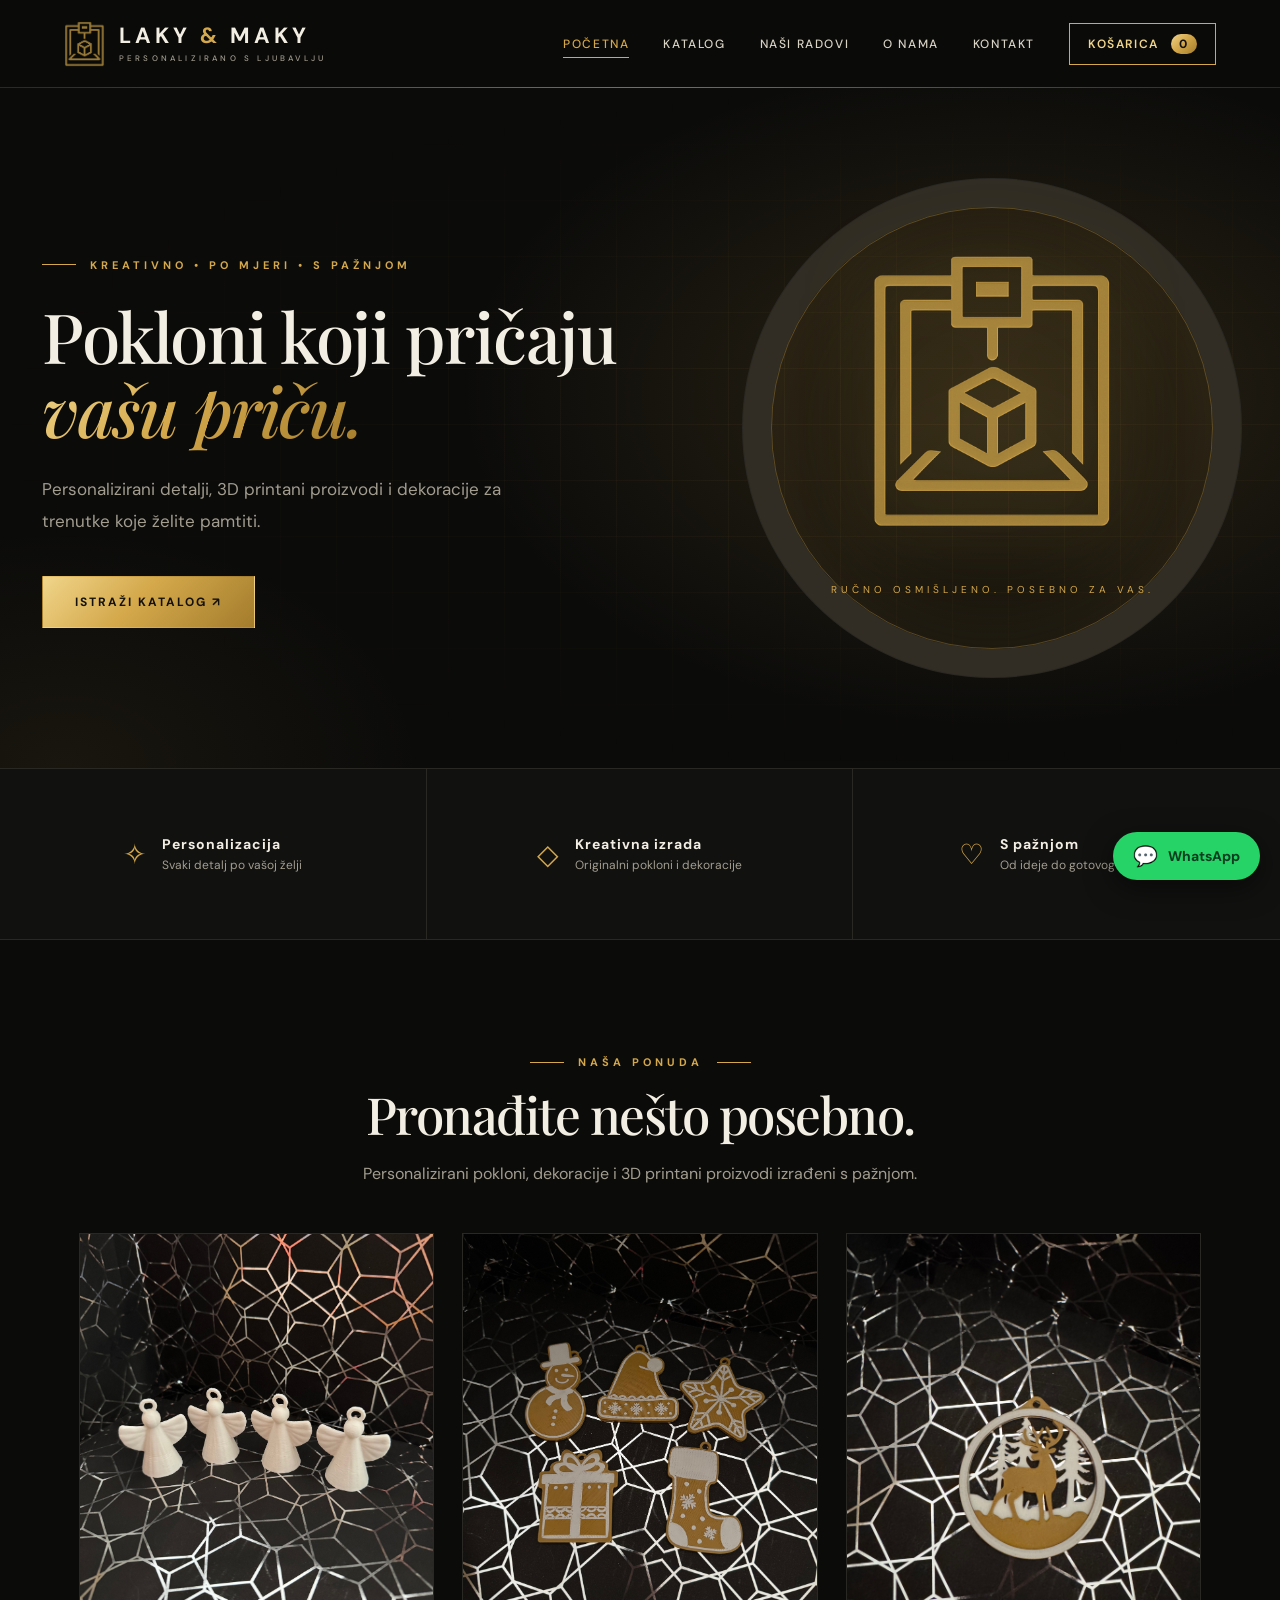
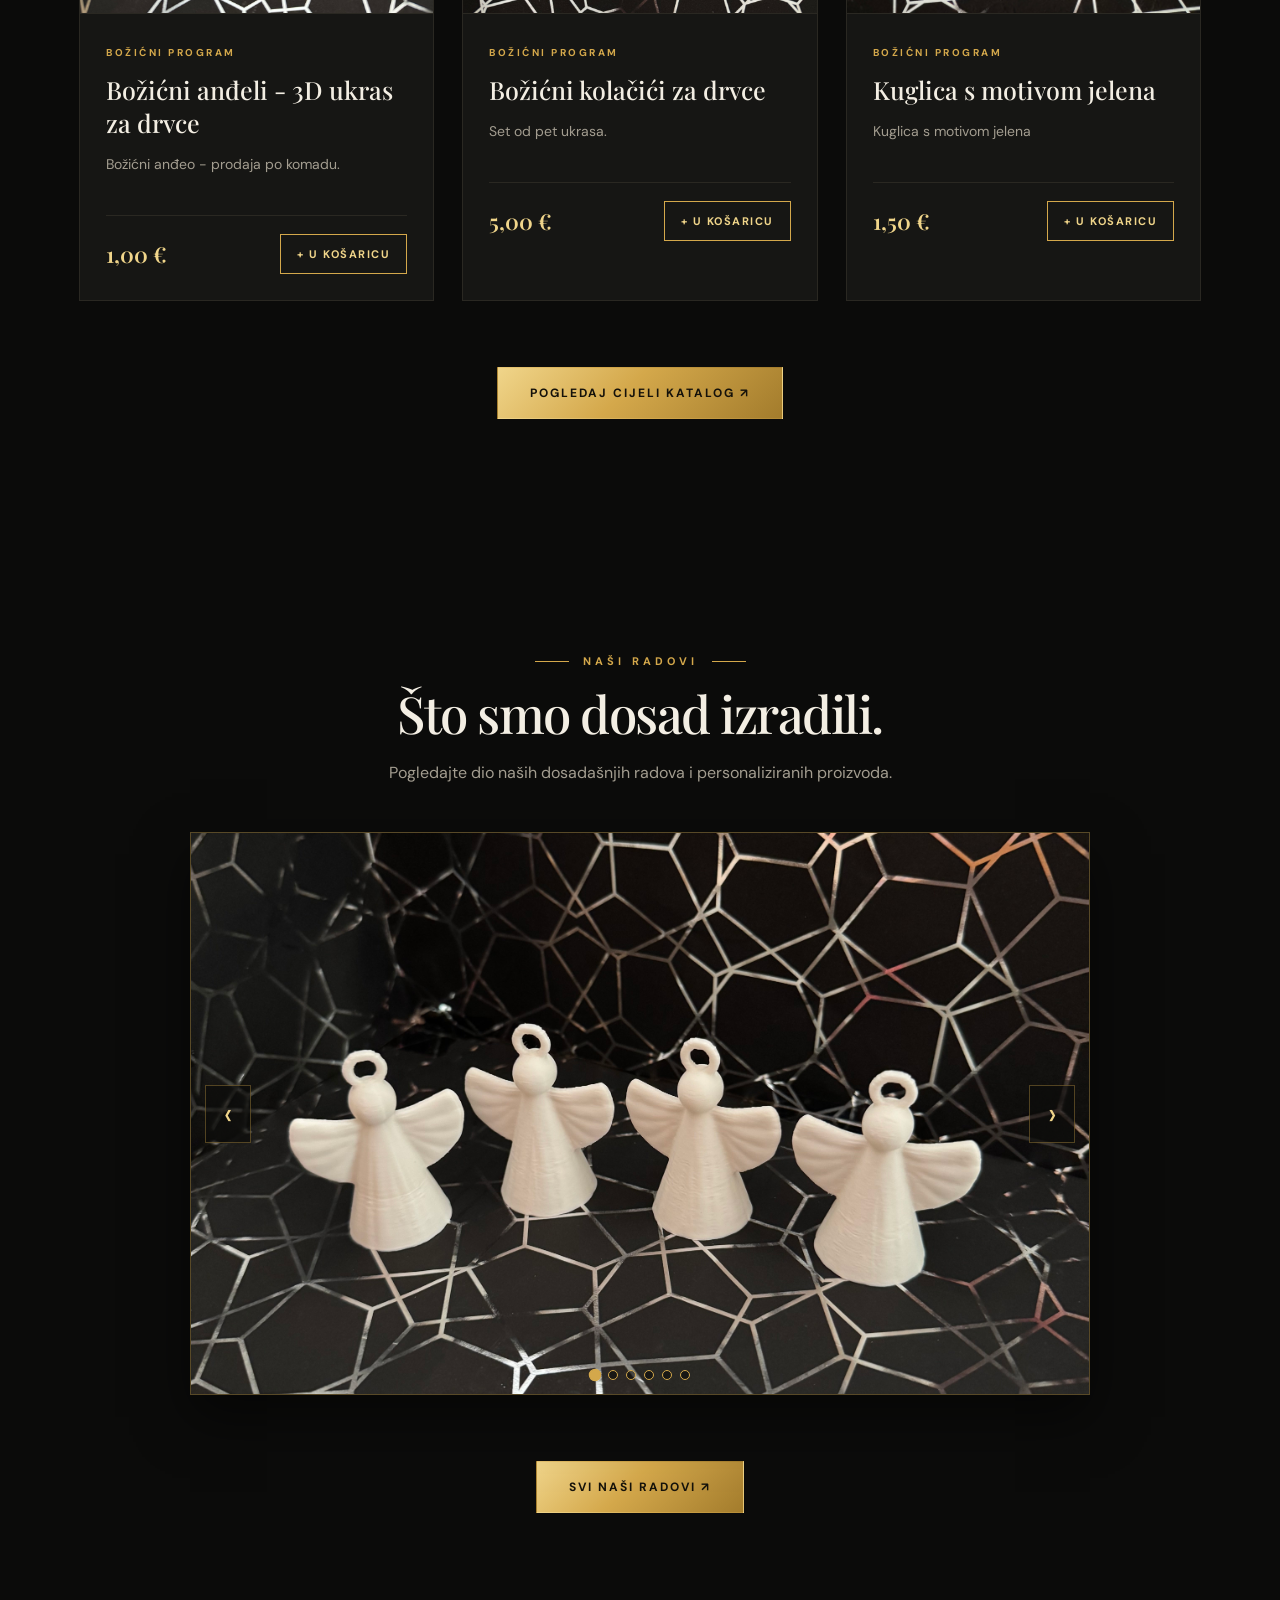
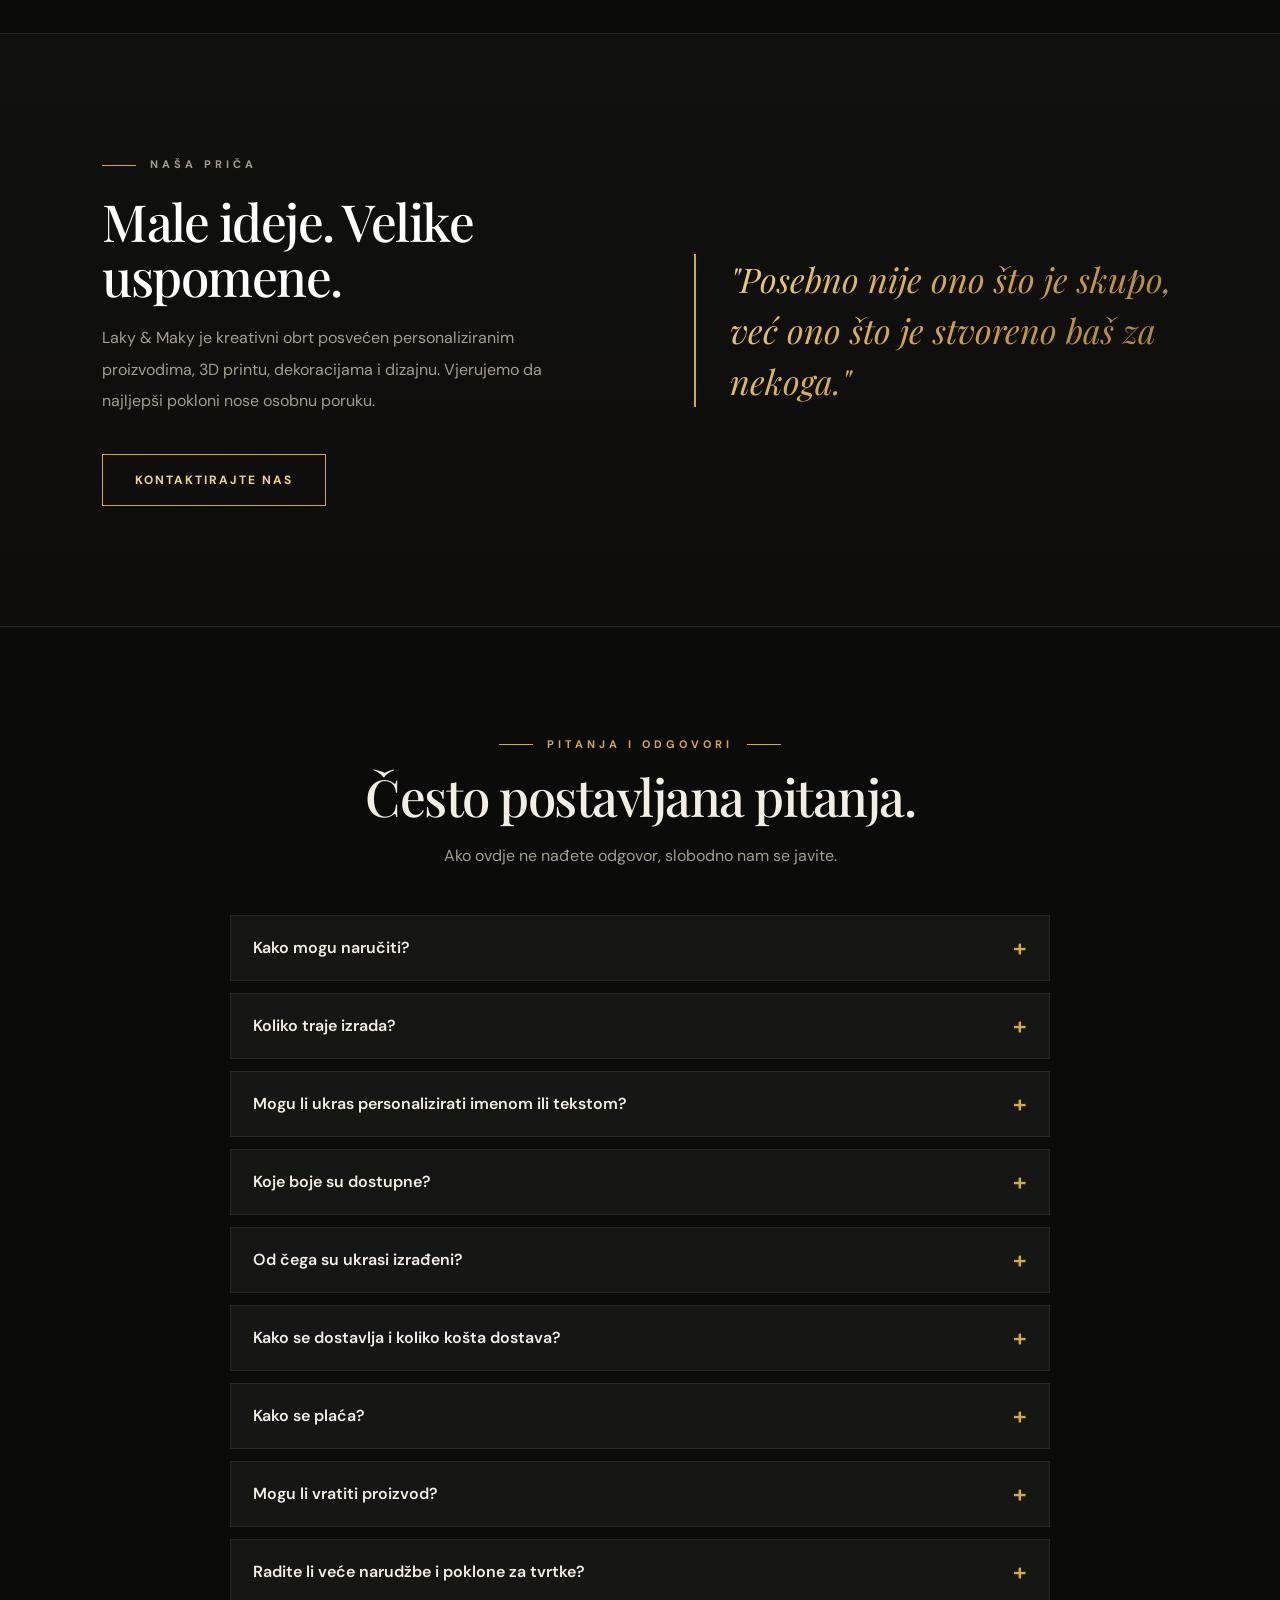
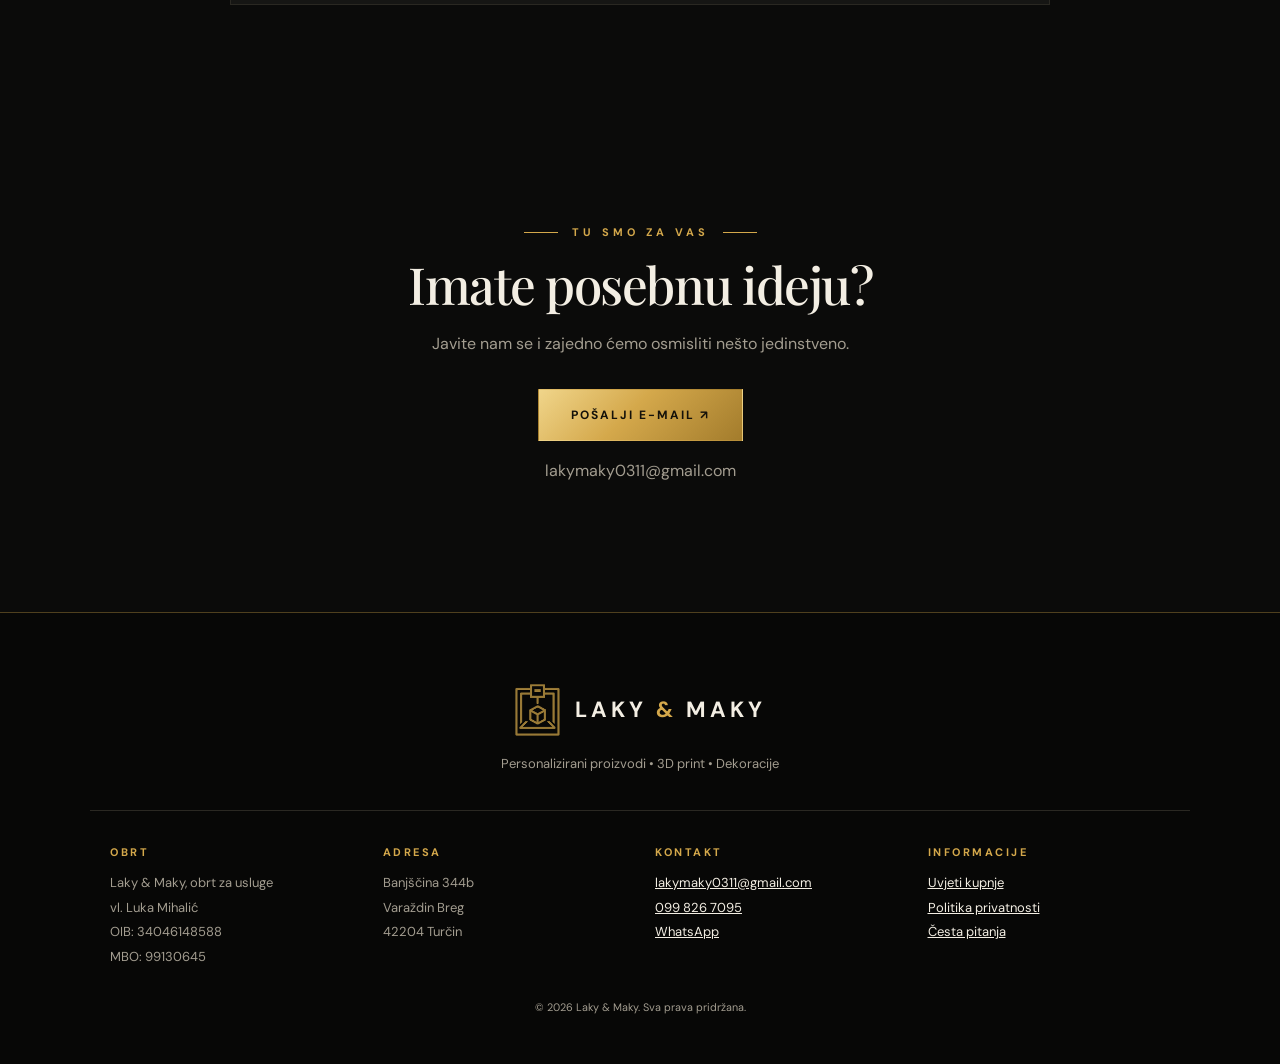
==== commit b294d00d: "Update index.html" ====
--- a/index.html
+++ b/index.html
@@ -17,7 +17,7 @@
         </a>
         <button id="menuBtn" class="menu" aria-label="Otvori izbornik">☰</button>
         <nav id="nav">
-            <a href="index.html">Početna</a>
+            <a href="index.html" aria-current="page">Početna</a>
             <a href="katalog.html">Katalog</a>
             <a href="radovi.html">Naši radovi</a>
             <a href="index.html#about">O nama</a>
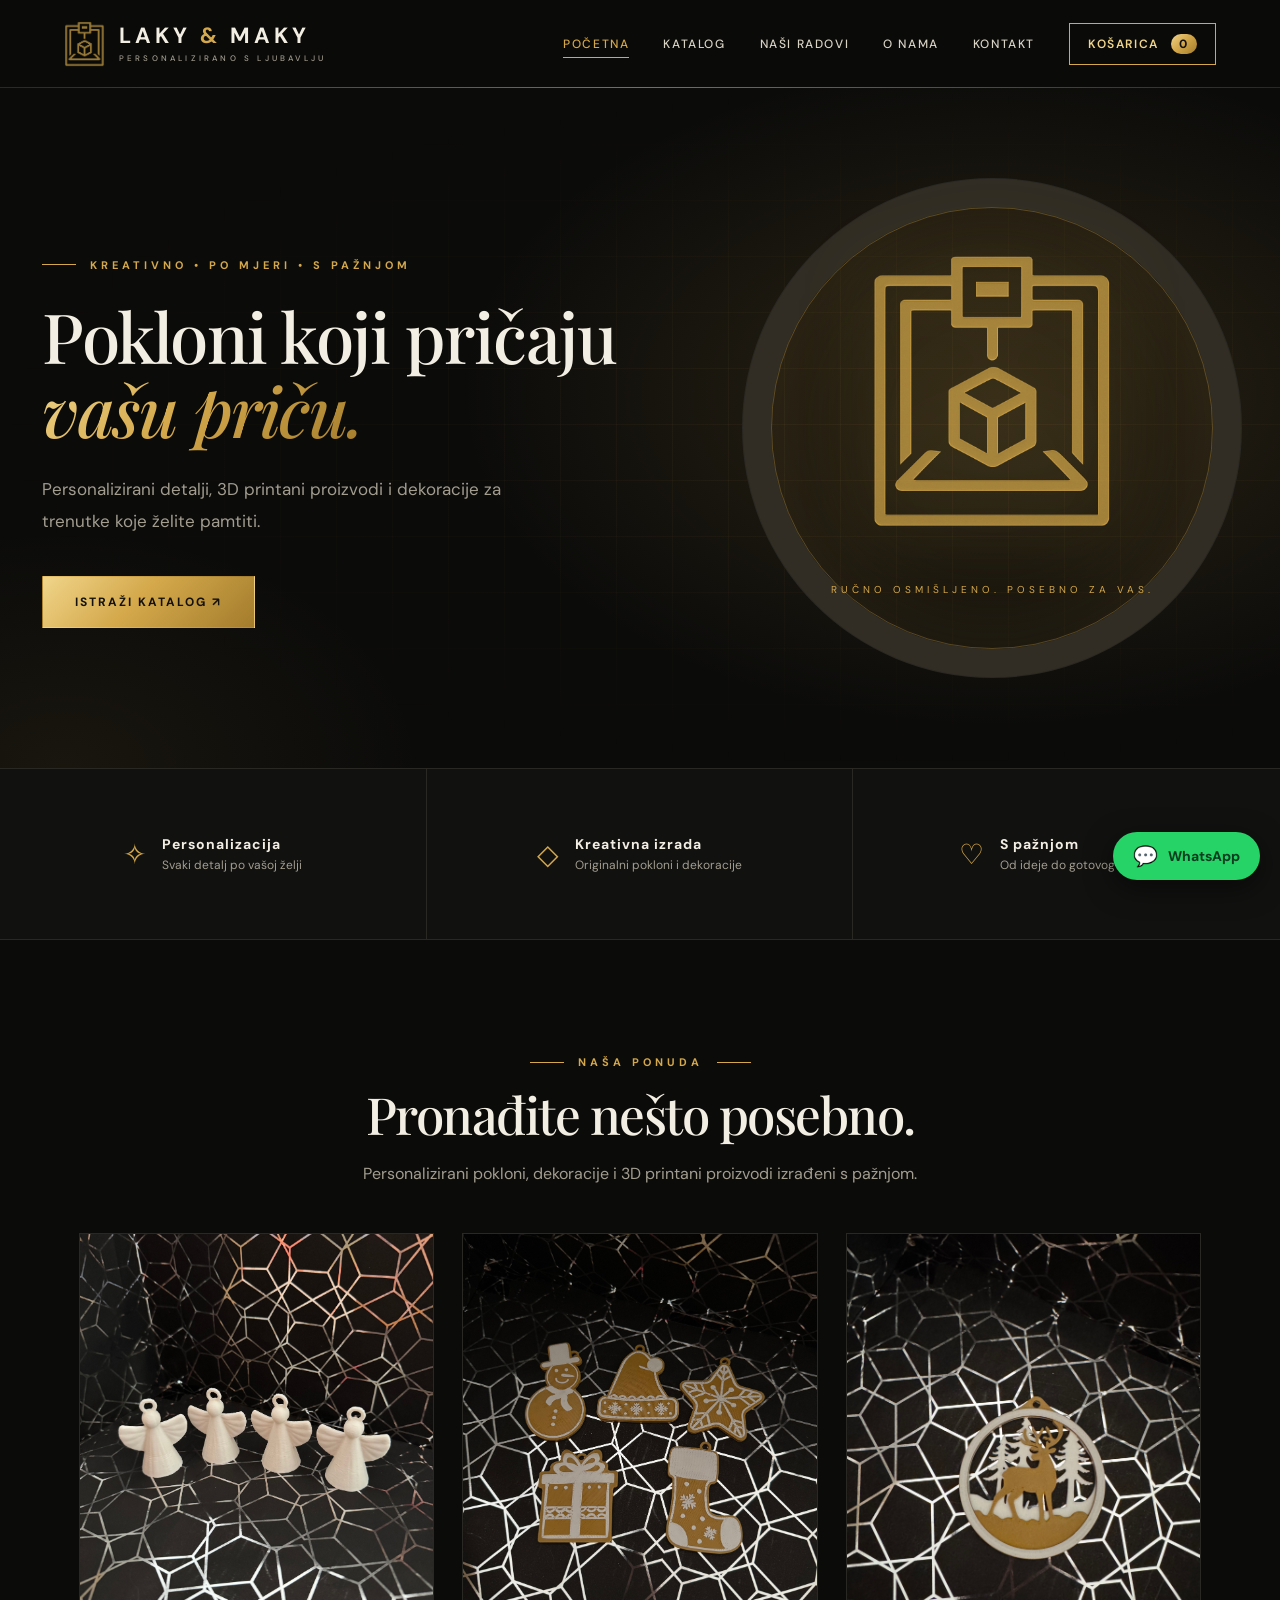
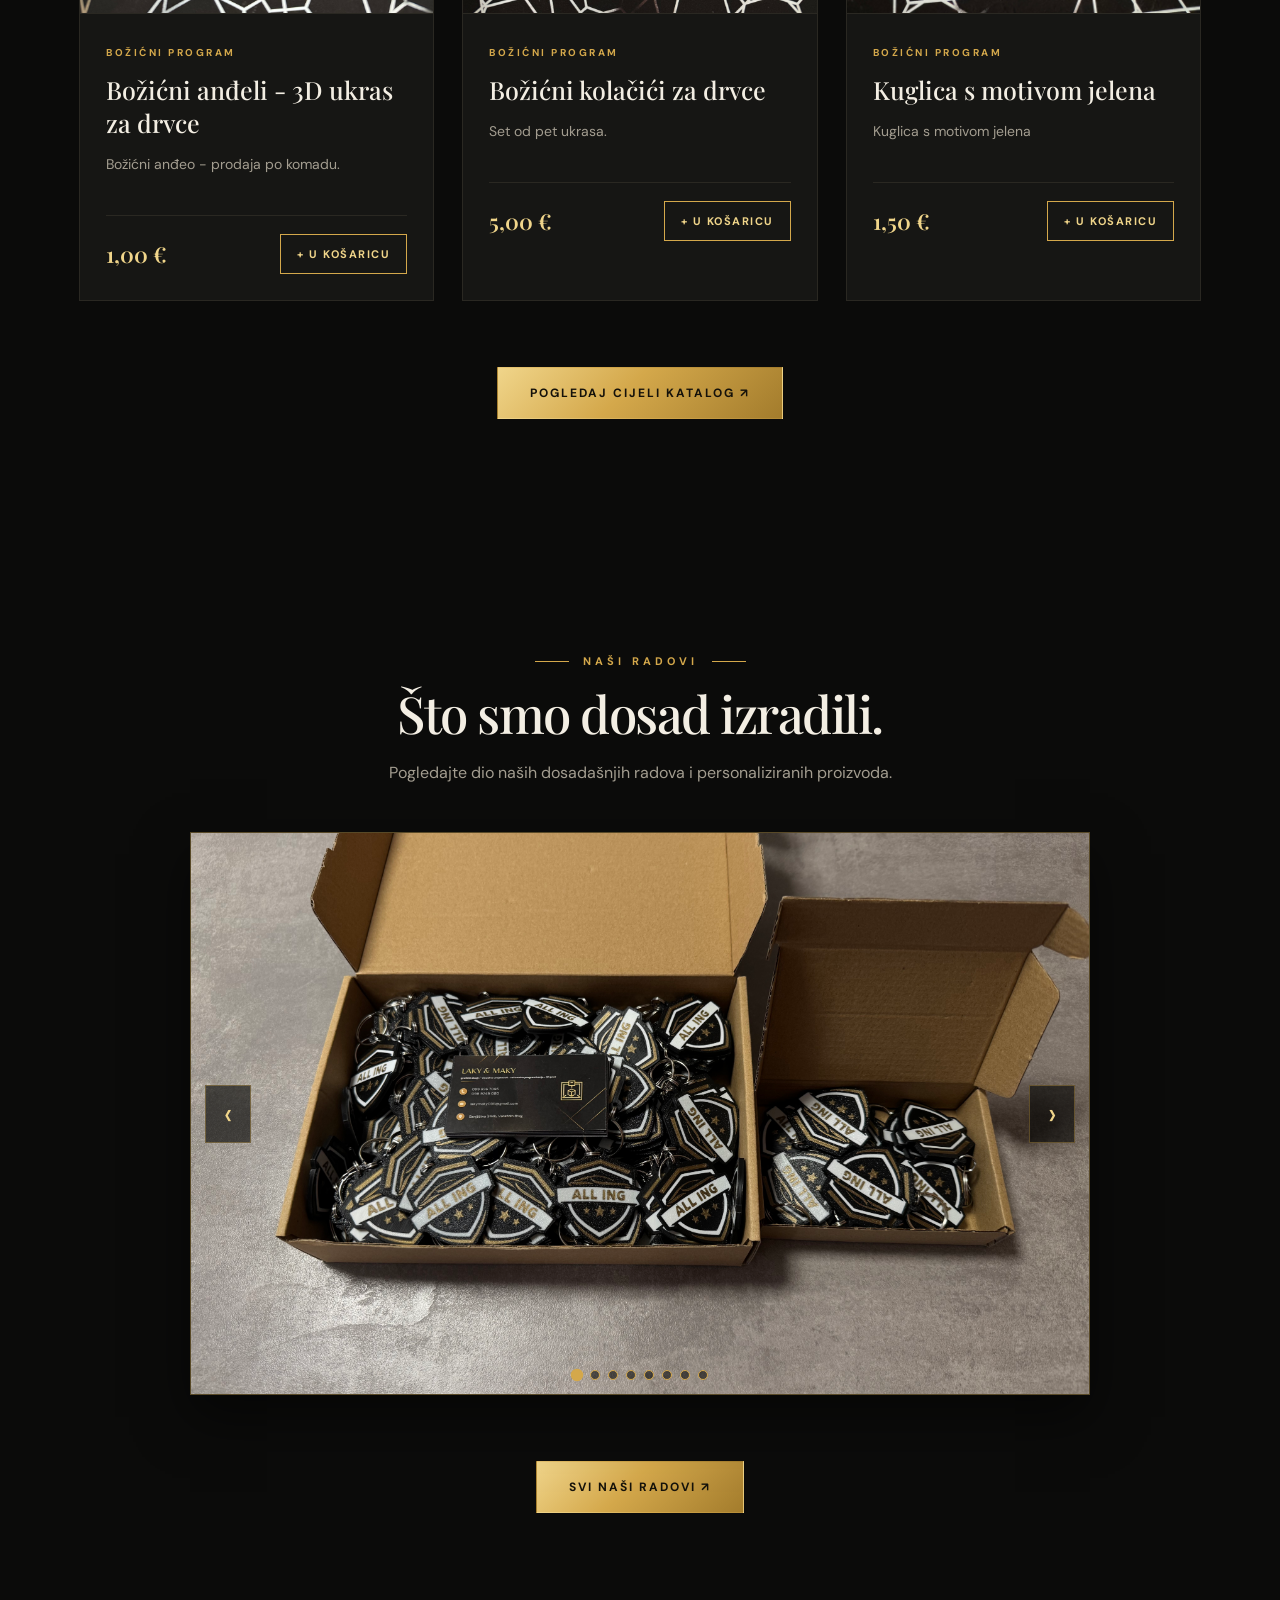
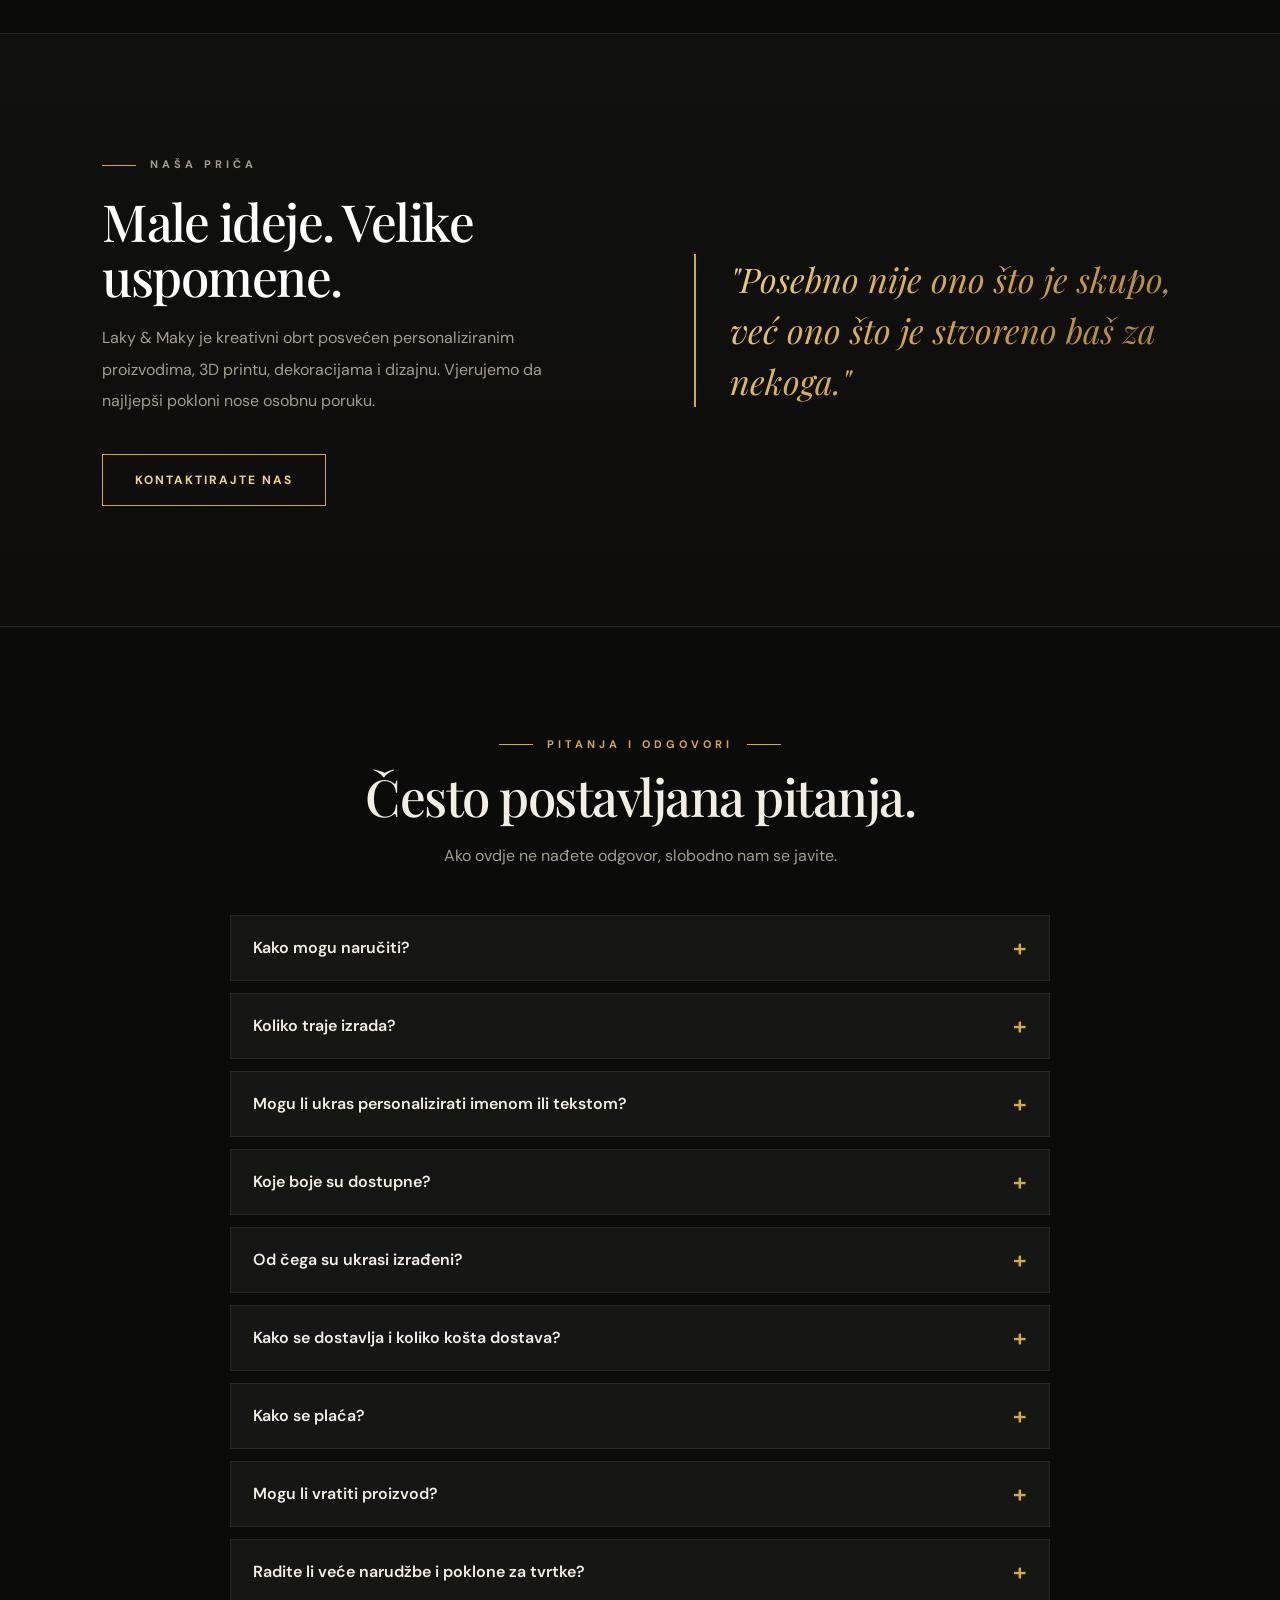
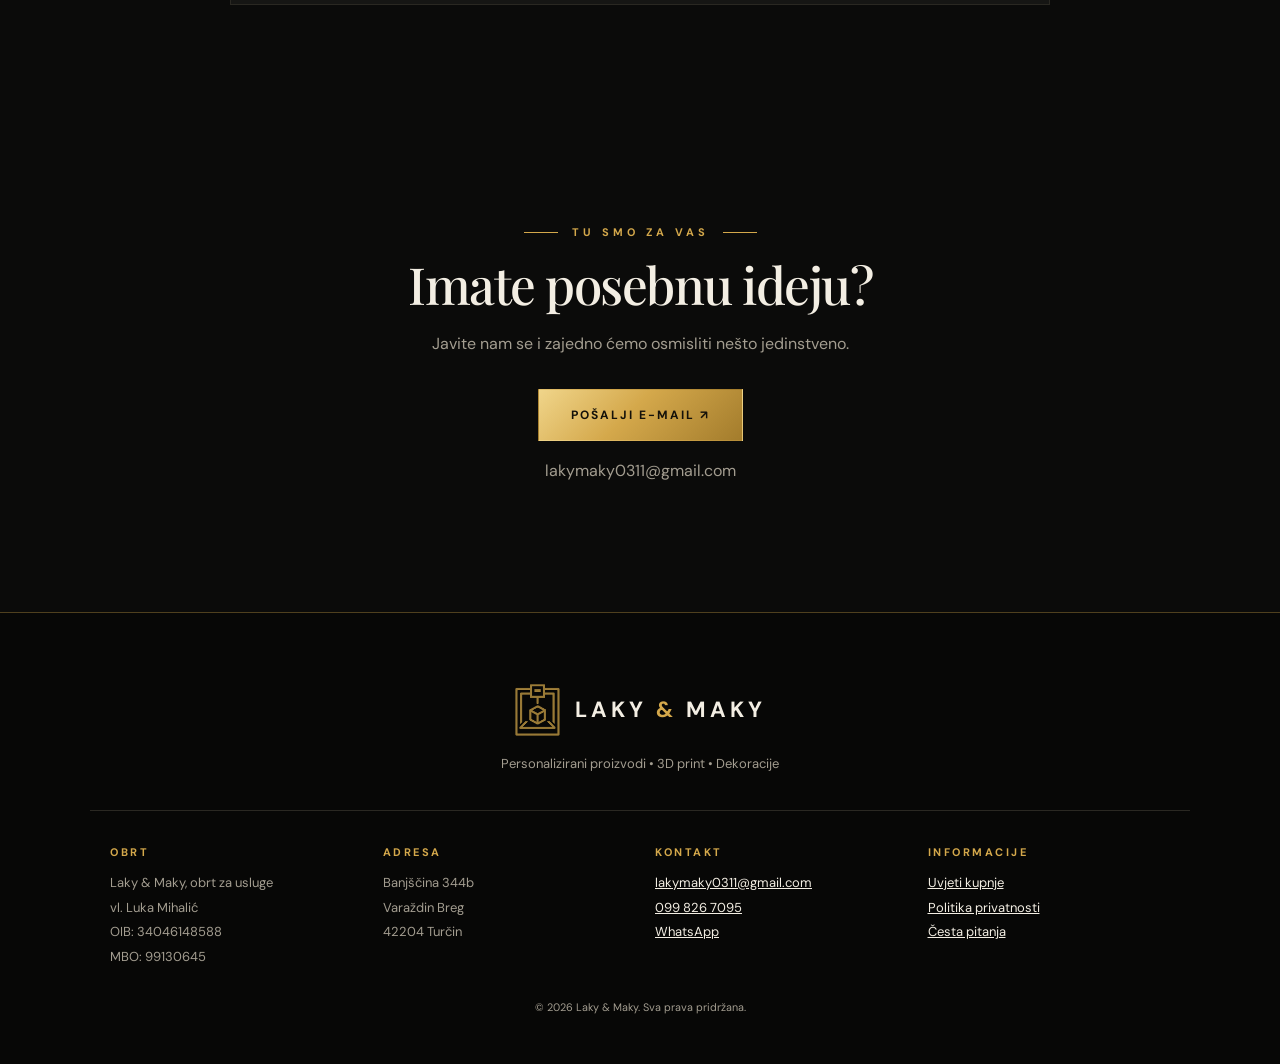
==== commit f3c36425: "Update index.html" ====
--- a/index.html
+++ b/index.html
@@ -94,7 +94,7 @@
         </details>
         <details>
             <summary>Koliko traje izrada?</summary>
-            <p>Obično [3–7] radnih dana, ovisno o količini i složenosti. Pred blagdane je više narudžbi, pa preporučujemo da naručite na vrijeme. Točan rok potvrđujemo uz svaku narudžbu.</p>
+            <p>Obično 3–7 radnih dana, ovisno o količini i složenosti. Pred blagdane je više narudžbi, pa preporučujemo da naručite na vrijeme. Točan rok potvrđujemo uz svaku narudžbu.</p>
         </details>
         <details>
             <summary>Mogu li ukras personalizirati imenom ili tekstom?</summary>
@@ -106,15 +106,15 @@
         </details>
         <details>
             <summary>Od čega su ukrasi izrađeni?</summary>
-            <p>Proizvodi se izrađuju 3D printom od [PLA plastike / napišite svoj materijal]. [Dodajte napomenu o održavanju, npr. da nisu za perilicu posuđa.]</p>
+            <p>Proizvodi se izrađuju 3D printom od PLA ili PETG materijala. Mogući je print ASA i ABS materijalom prema narudžbama.</p>
         </details>
         <details>
             <summary>Kako se dostavlja i koliko košta dostava?</summary>
-            <p>Moguće je osobno preuzimanje ([mjesto]) ili slanje dostavom ([kurirska služba, cijena]). Način preuzimanja birate u košarici, a detalje dogovaramo nakon upita.</p>
+            <p>Moguće je osobno preuzimanje (Banjščina 344b, Varaždinbreg) ili slanje BOXNOW dostavom. Način preuzimanja birate u košarici, a detalje dogovaramo nakon upita.</p>
         </details>
         <details>
             <summary>Kako se plaća?</summary>
-            <p>[Uplatom na račun / pouzećem / gotovinom pri preuzimanju. Prilagodite.] Podatke za plaćanje šaljemo nakon potvrde narudžbe.</p>
+            <p>Uplatom na račun. Podatke za plaćanje šaljemo nakon potvrde narudžbe.</p>
         </details>
         <details>
             <summary>Mogu li vratiti proizvod?</summary>
@@ -122,7 +122,7 @@
         </details>
         <details>
             <summary>Radite li veće narudžbe i poklone za tvrtke?</summary>
-            <p>Da, izrađujemo veće količine i poklone s imenima ili logotipom. Javite nam se na <a href="mailto:lakymaky0311@gmail.com">lakymaky0311@gmail.com</a> za ponudu.</p>
+            <p>Da, izrađujemo veće količine i poklone s imenima ili logotipom tvrtke. Javite nam se na <a href="mailto:lakymaky0311@gmail.com">lakymaky0311@gmail.com</a> za ponudu.</p>
         </details>
     </div>
 </section>
@@ -204,6 +204,13 @@
                     <label>Grad *<input name="city" required maxlength="60" autocomplete="address-level2"></label>
                 </div>
             </fieldset>
+            <fieldset id="boxFields" class="ship hidden" disabled>
+                <legend>BOX NOW paketomat</legend>
+                <label>Paketomat (naziv ili adresa) *
+                <input name="boxnowLocker" required maxlength="120" placeholder="npr. BOX NOW Varaždin, Kaufland">
+                </label>
+                <small>Najbliži paketomat možete pronaći na karti na <a href="https://boxnow.hr" target="_blank" rel="noopener">boxnow.hr</a>, pa upišite njegov naziv ili adresu.</small>
+            </fieldset>
             <label>Napomene i personalizacija
                 <textarea name="note" rows="3" placeholder="Ime, boje, željeni tekst, posebne upute..."></textarea>
             </label>
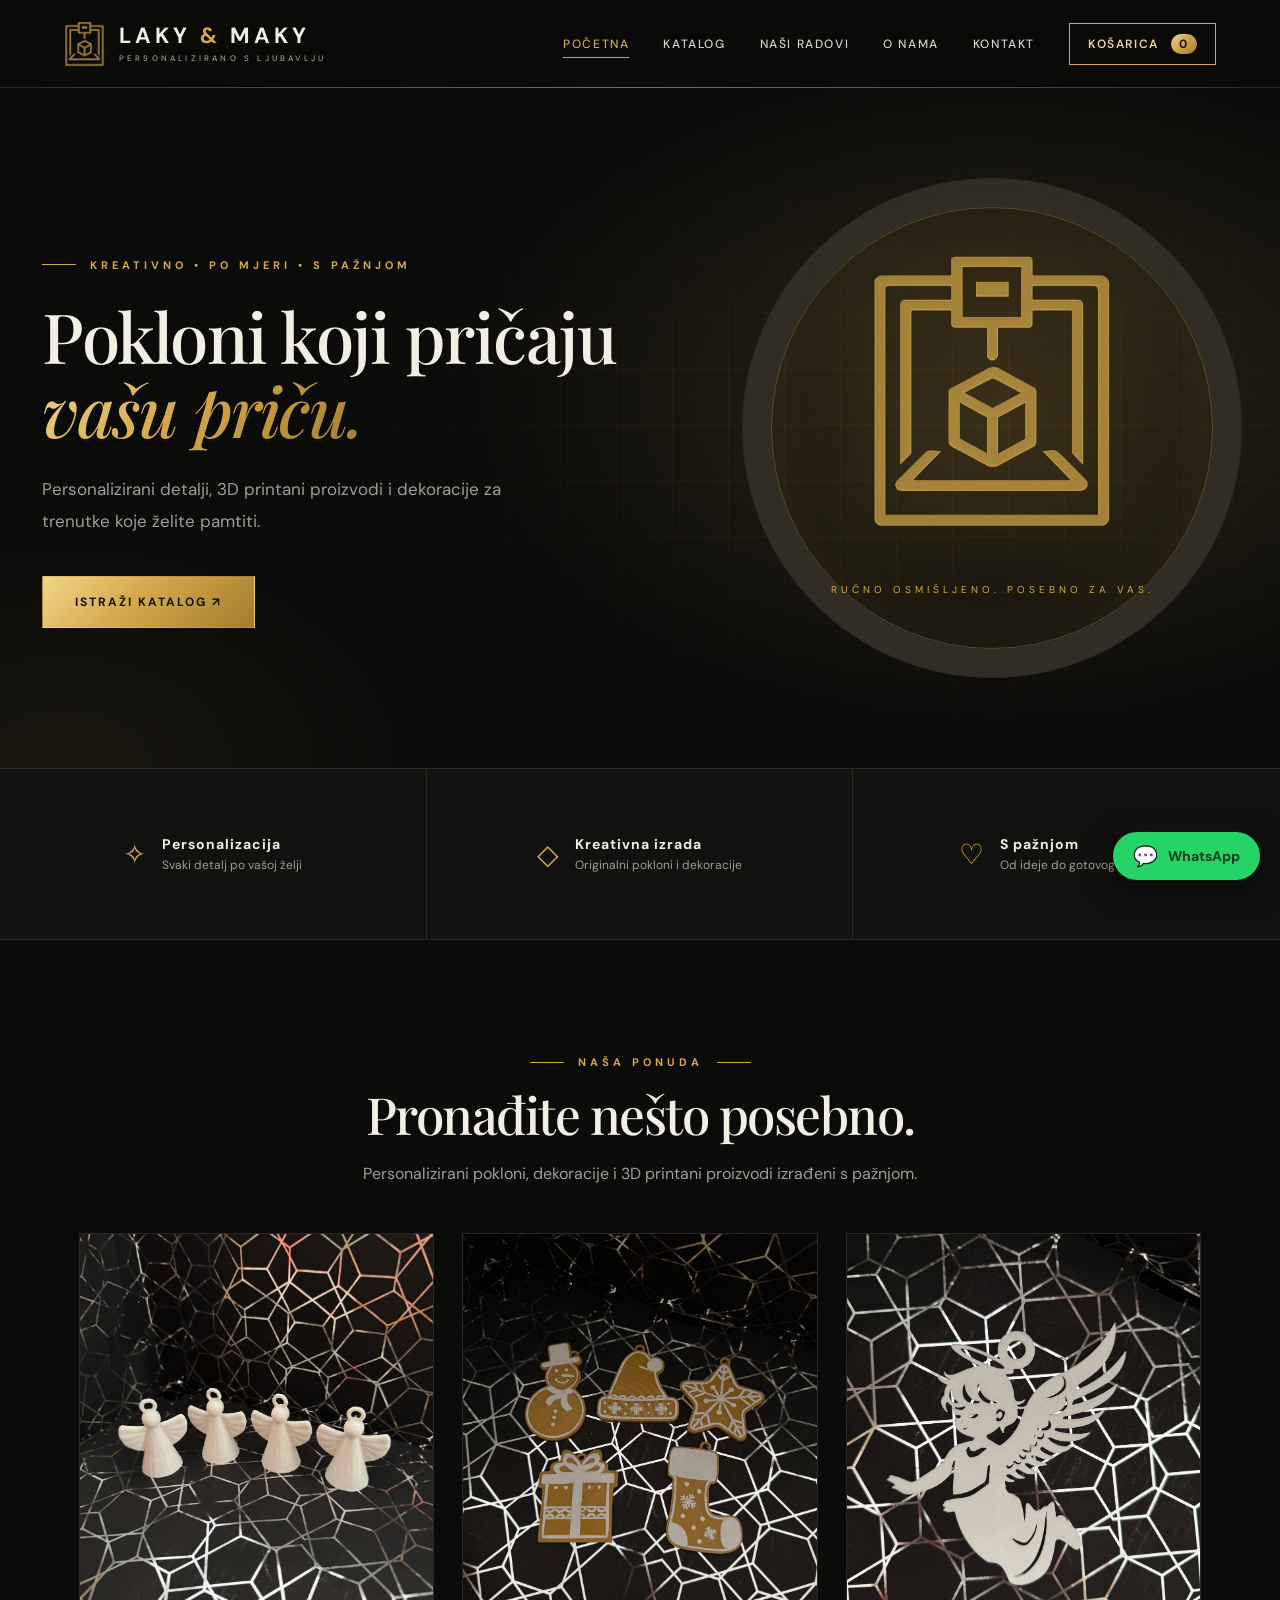
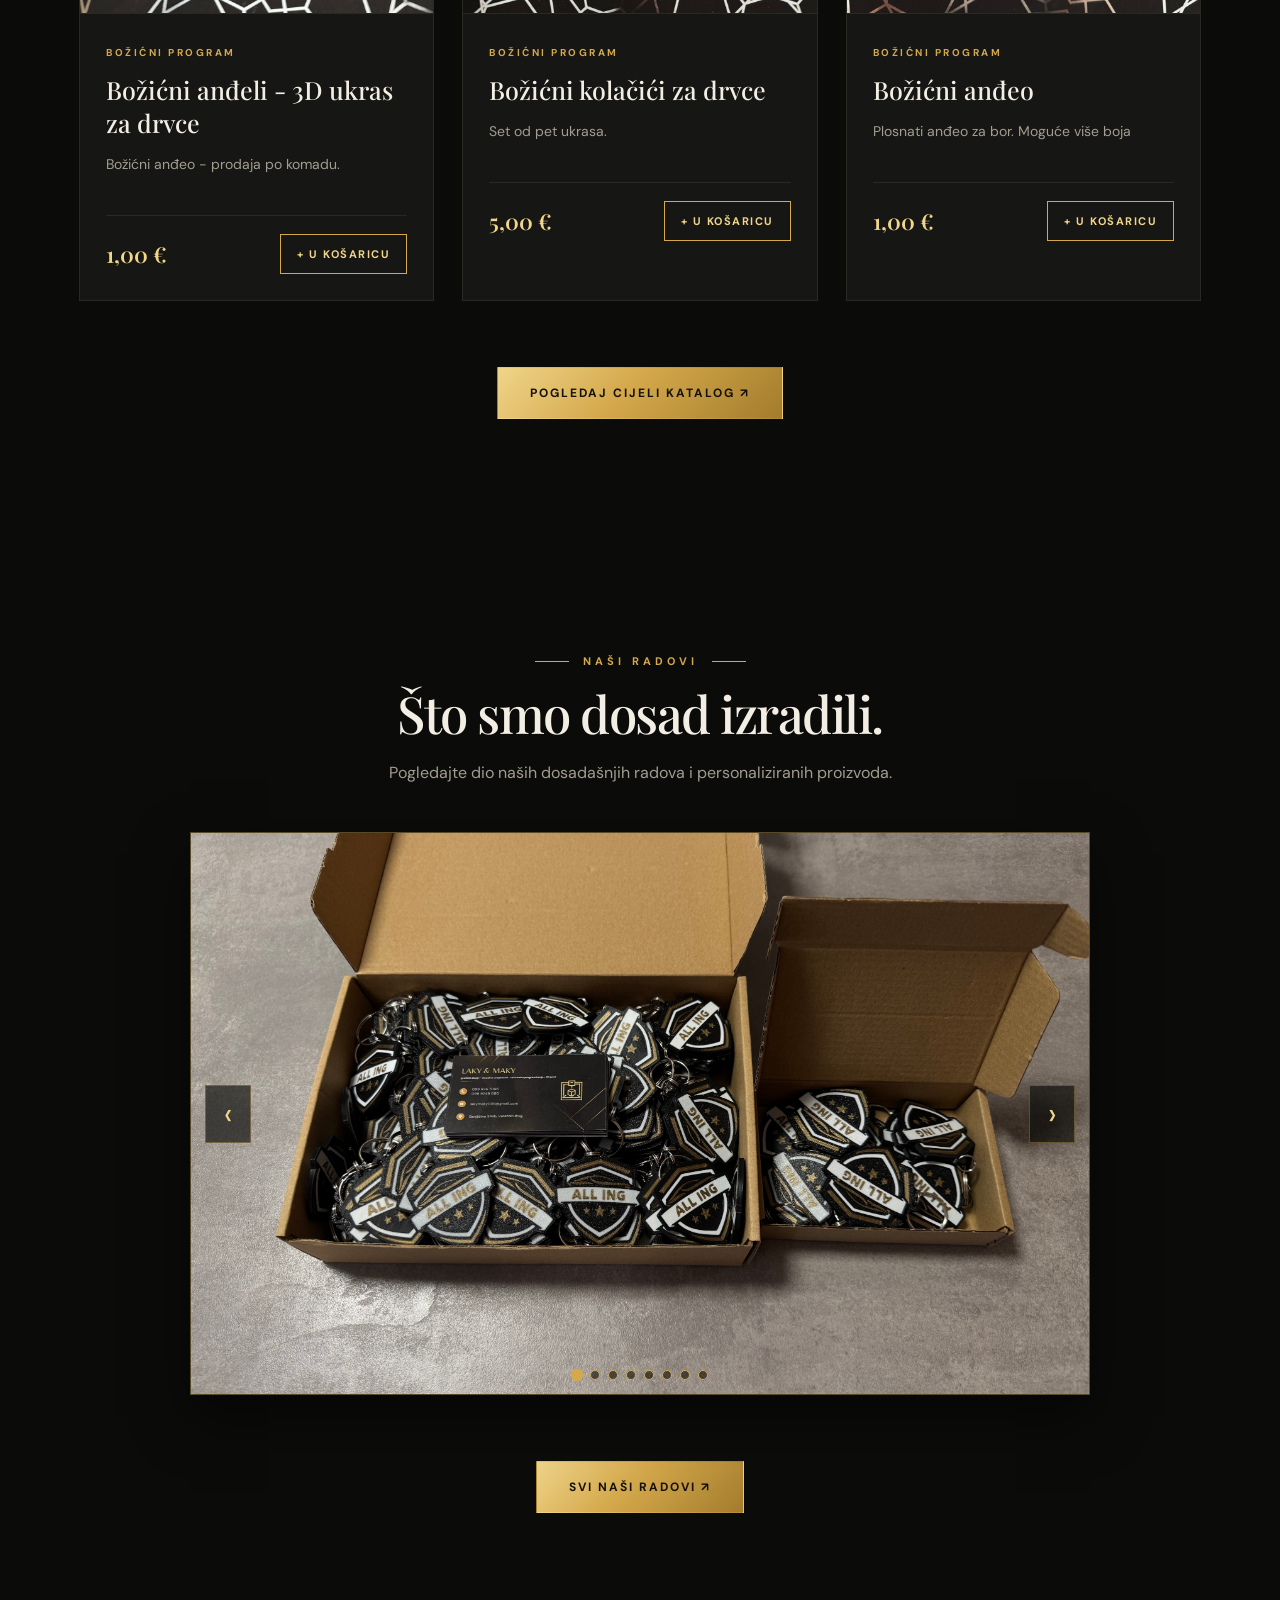
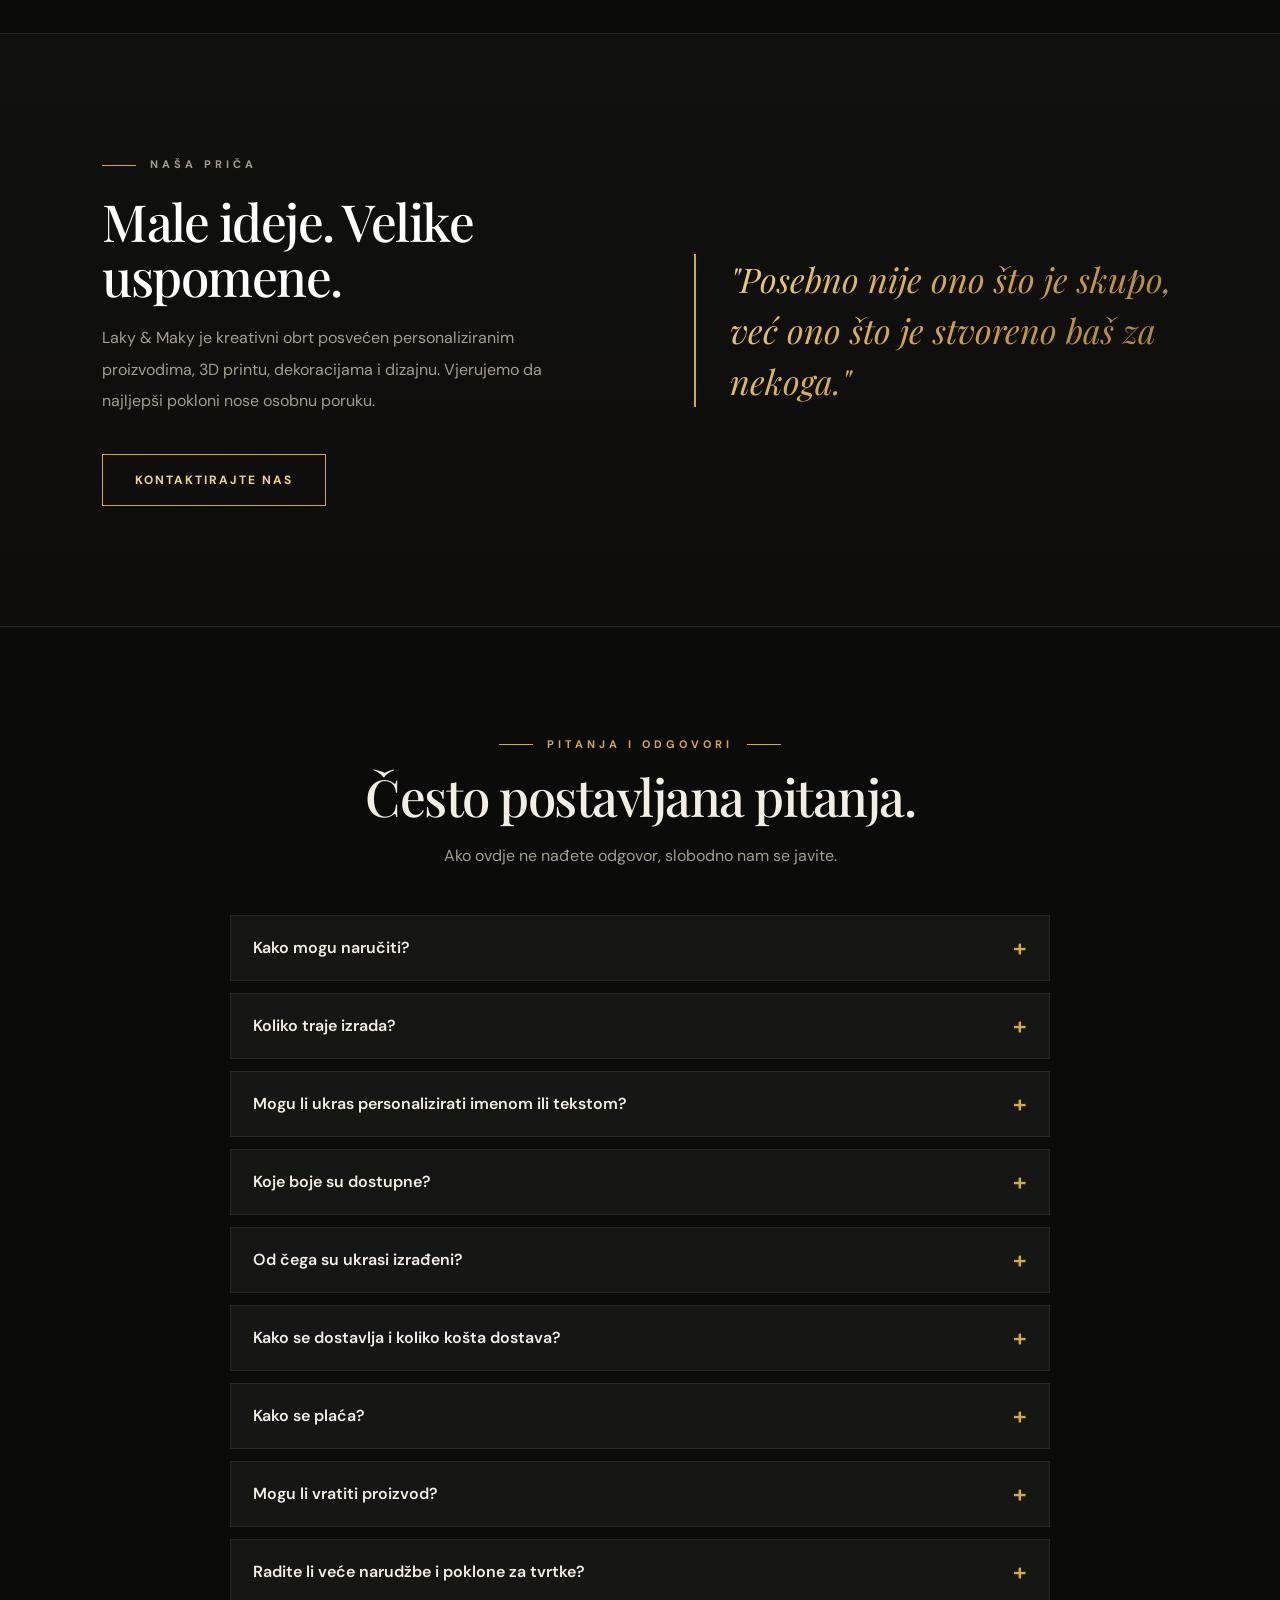
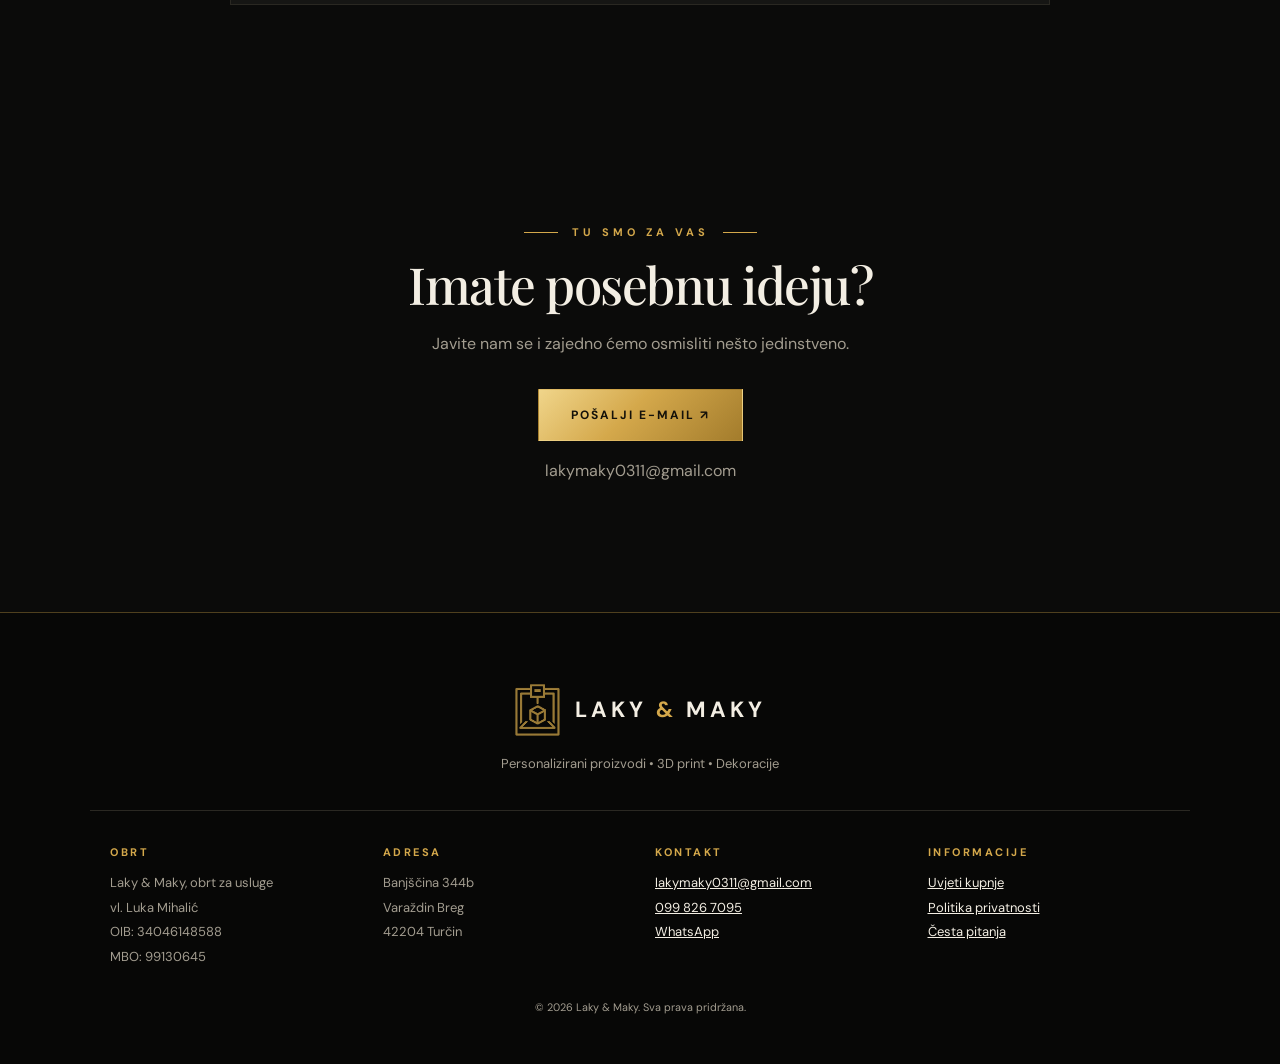
==== commit 33f2875f: "Update index.html" ====
--- a/index.html
+++ b/index.html
@@ -8,6 +8,13 @@
     <meta name="theme-color" content="#0b0b0a">
     <link rel="icon" type="image/png" href="images/logo-mark.png">
     <link rel="stylesheet" href="style.css">
+    <script async src="https://googletagmanager.com"></script>
+    <script>
+      window.dataLayer = window.dataLayer || [];
+      function gtag(){dataLayer.push(arguments);}
+      gtag('js', new Date());
+      gtag('config', 'G-ZF5BKZCYBL');
+    </script>
 </head>
 <body>
     <header class="header">
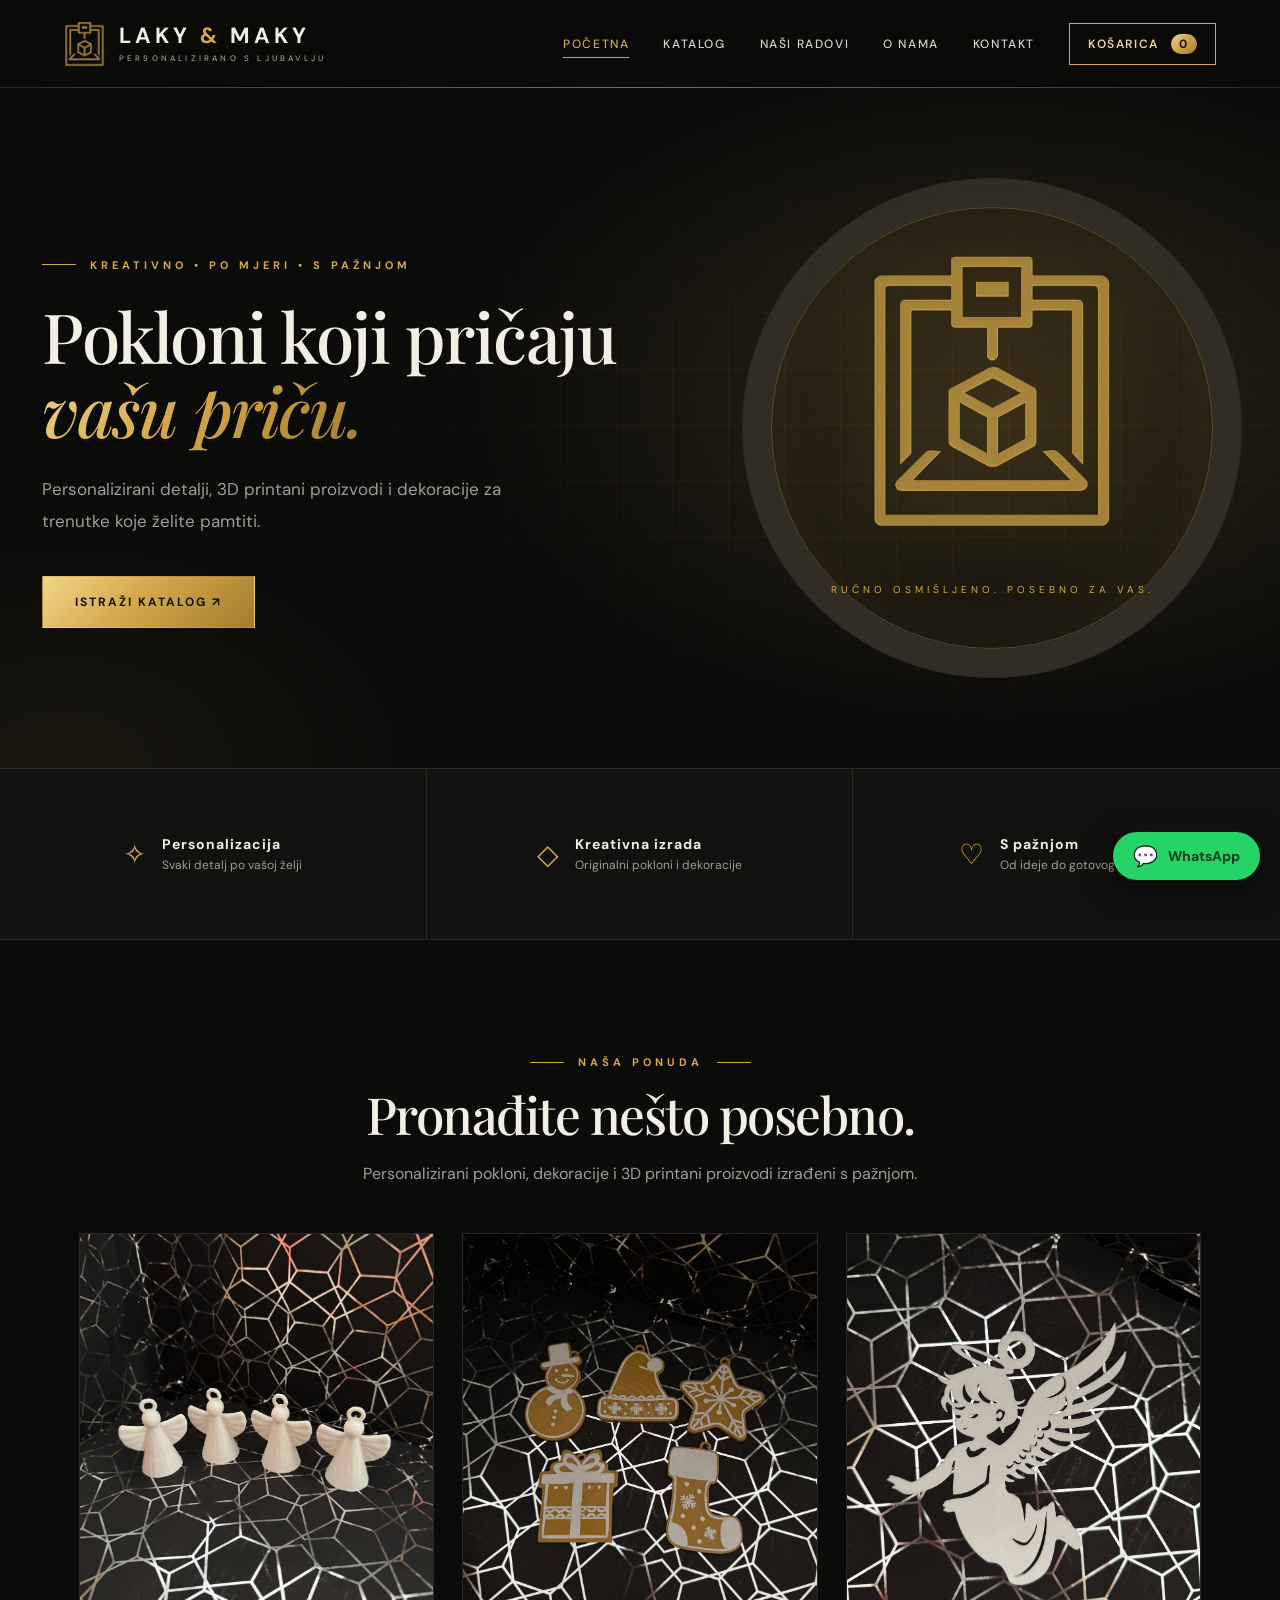
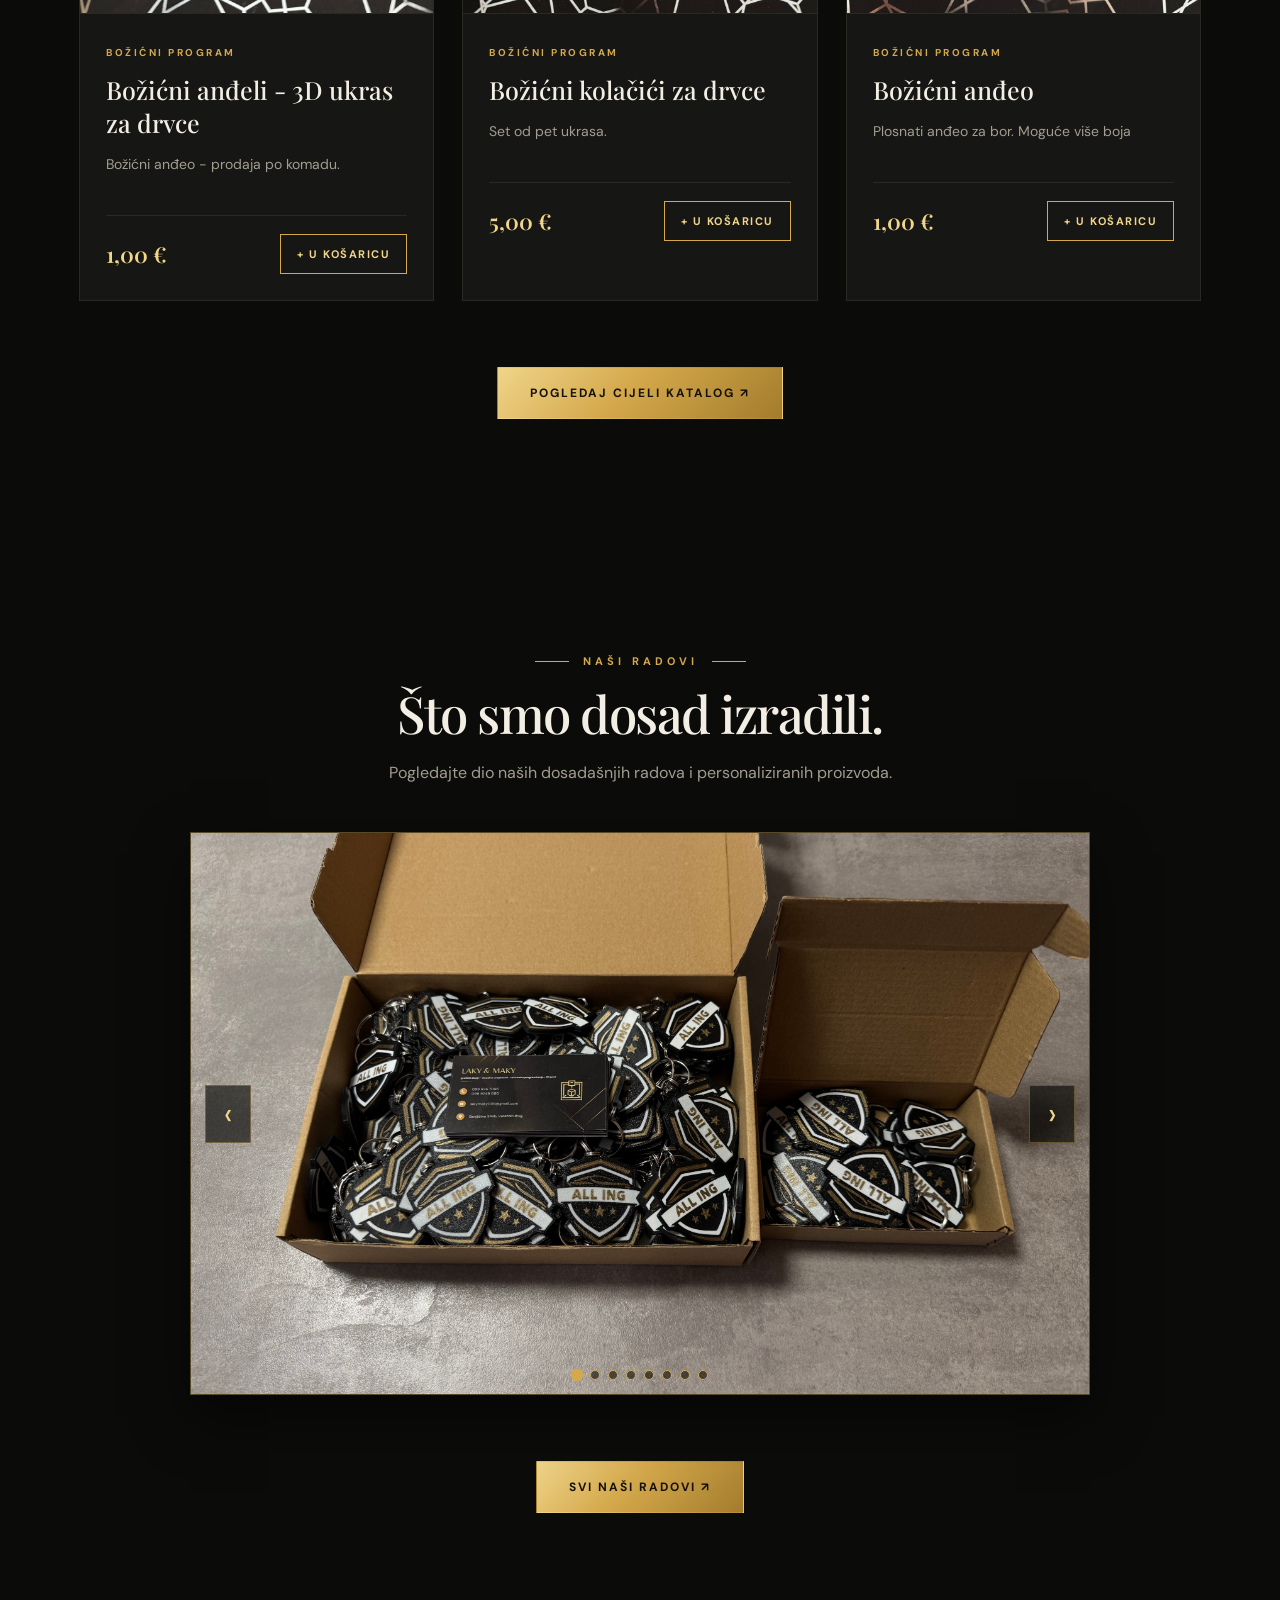
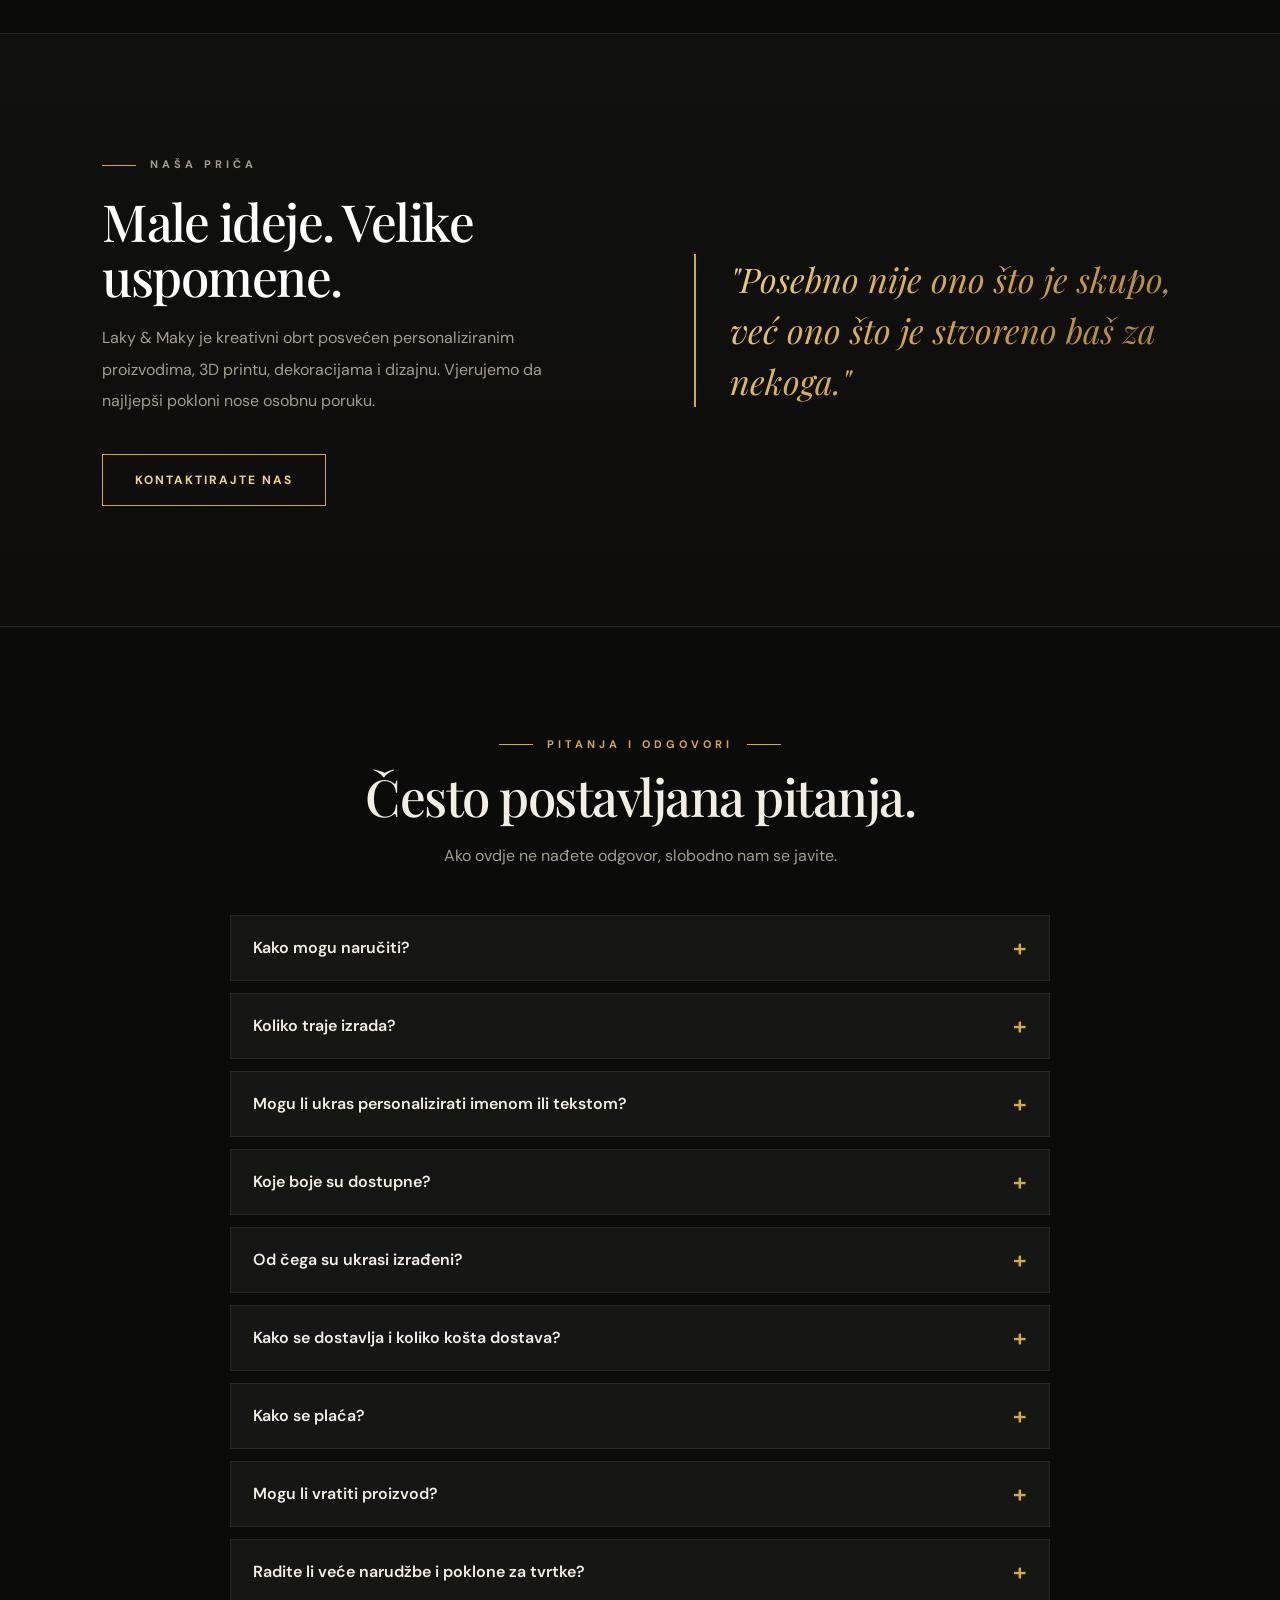
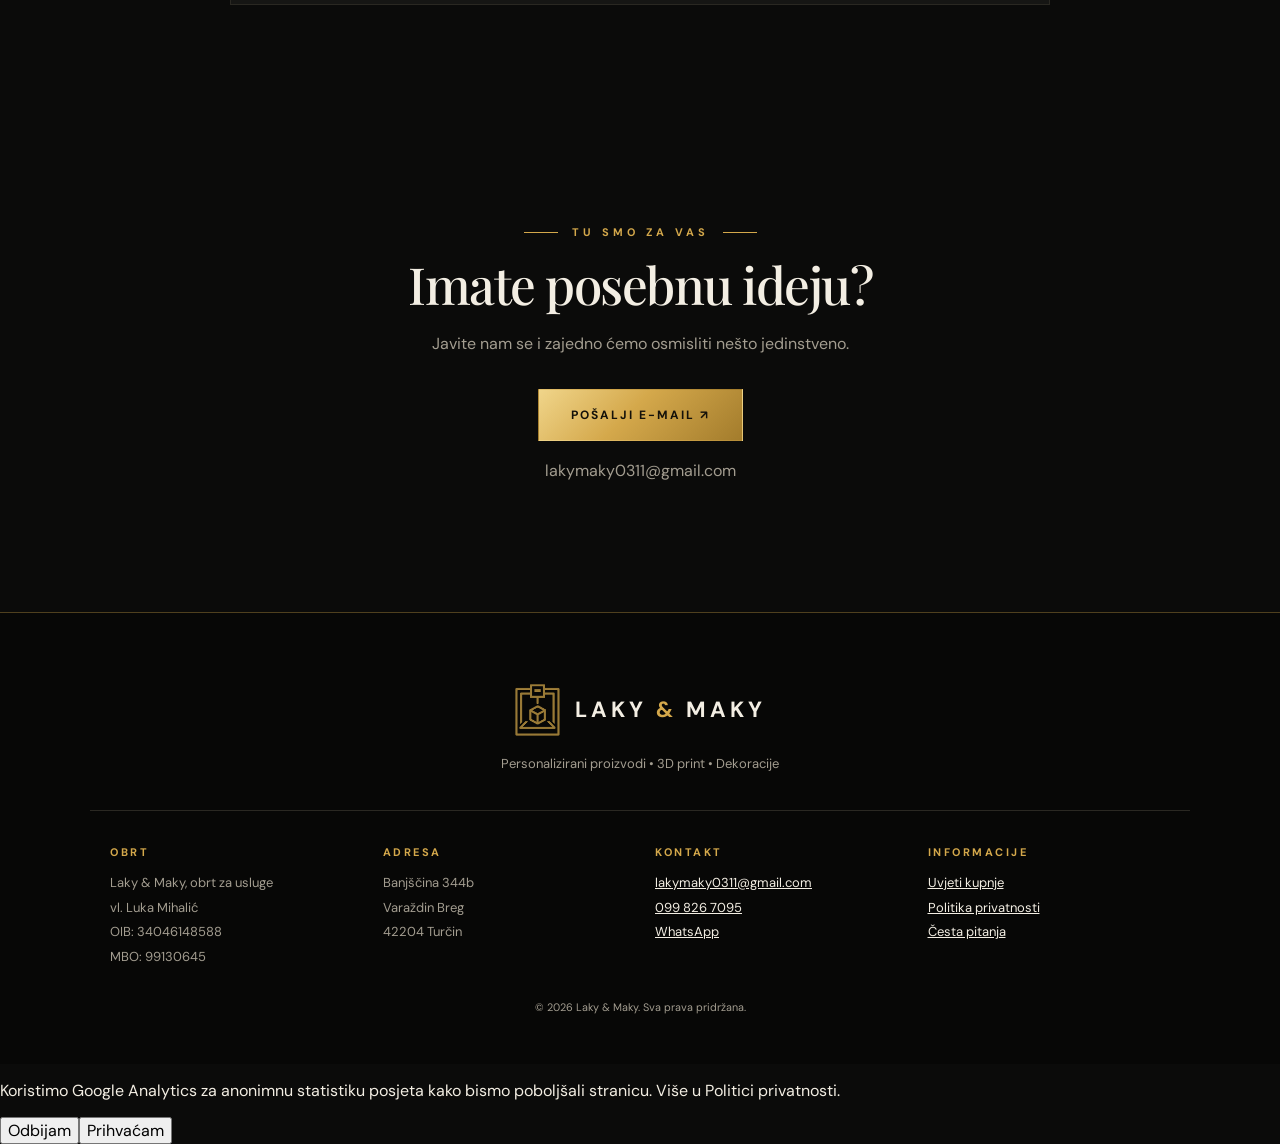
==== commit daa436cd: "Update index.html" ====
--- a/index.html
+++ b/index.html
@@ -249,6 +249,7 @@
     </a>
 
     <script src="config.js"></script>
+    <script src="analytics.js"></script>
     <script src="app.js"></script>
 </body>
 </html>
